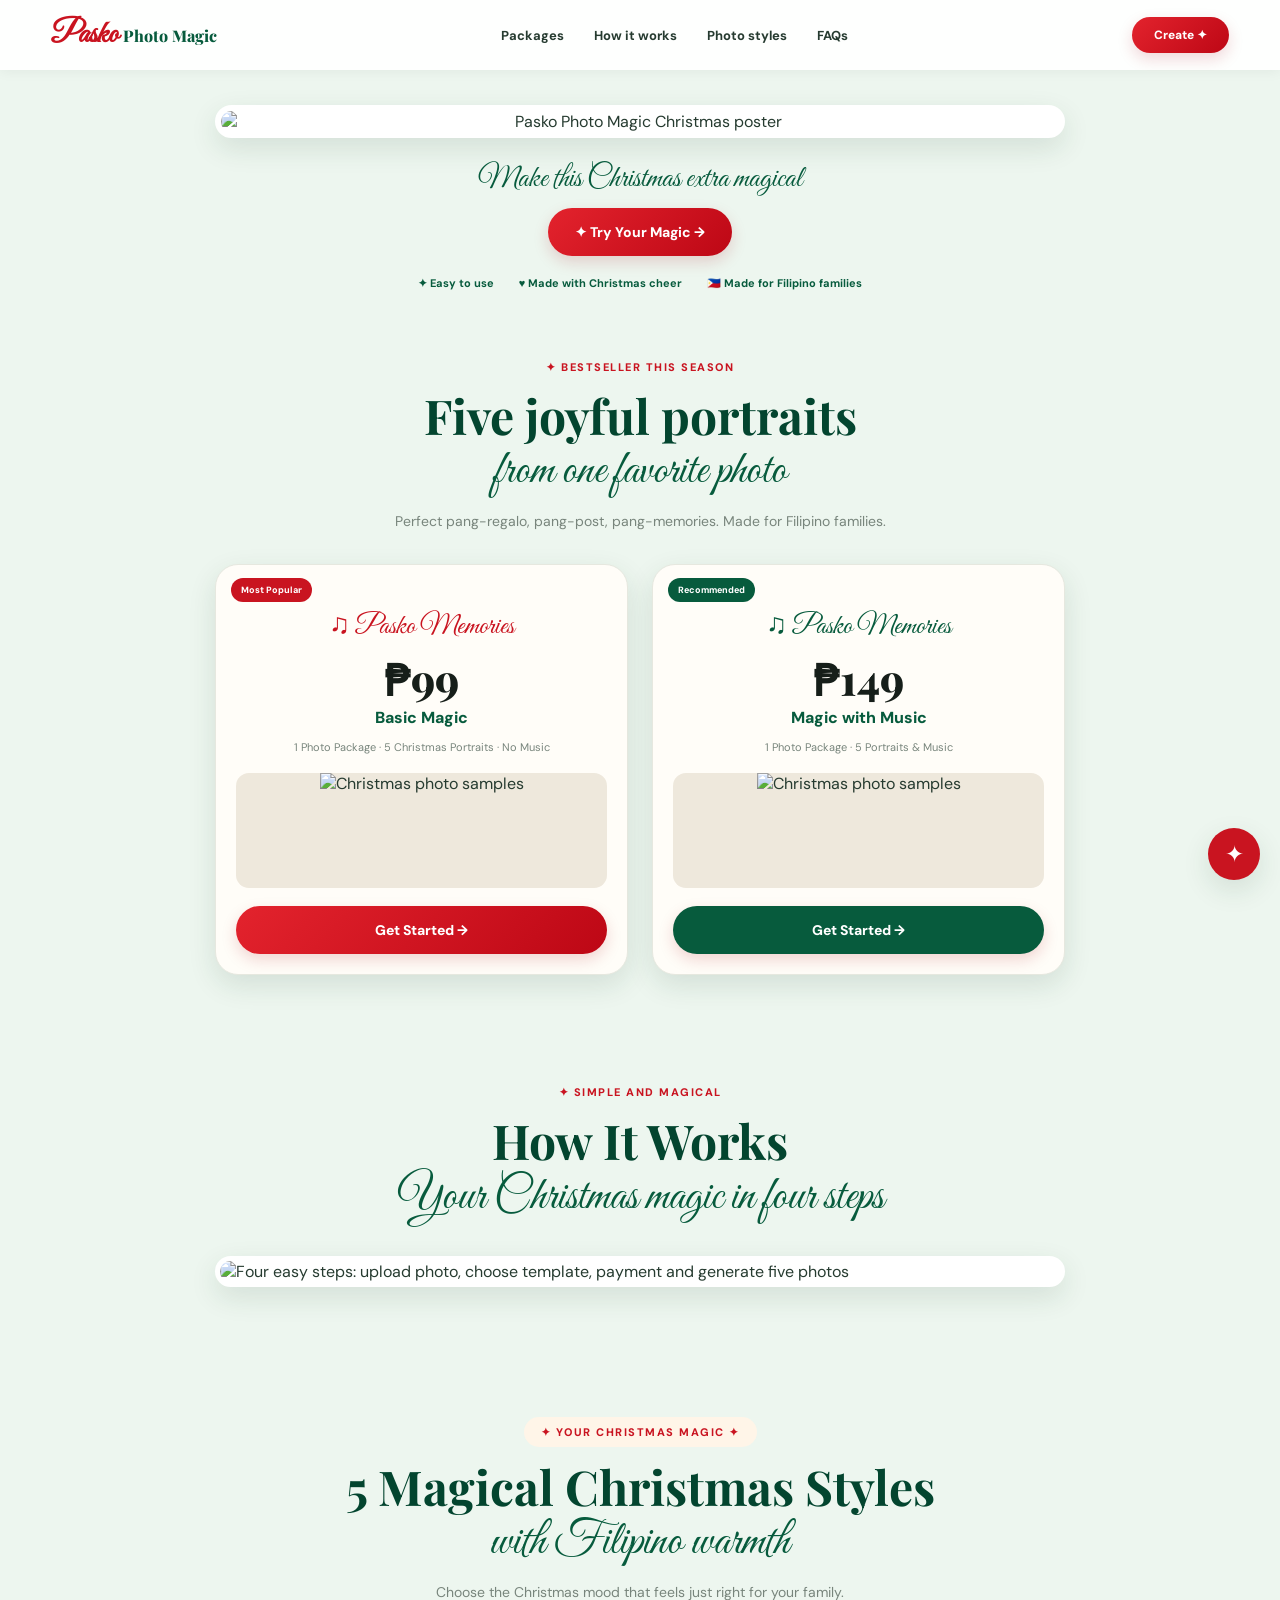
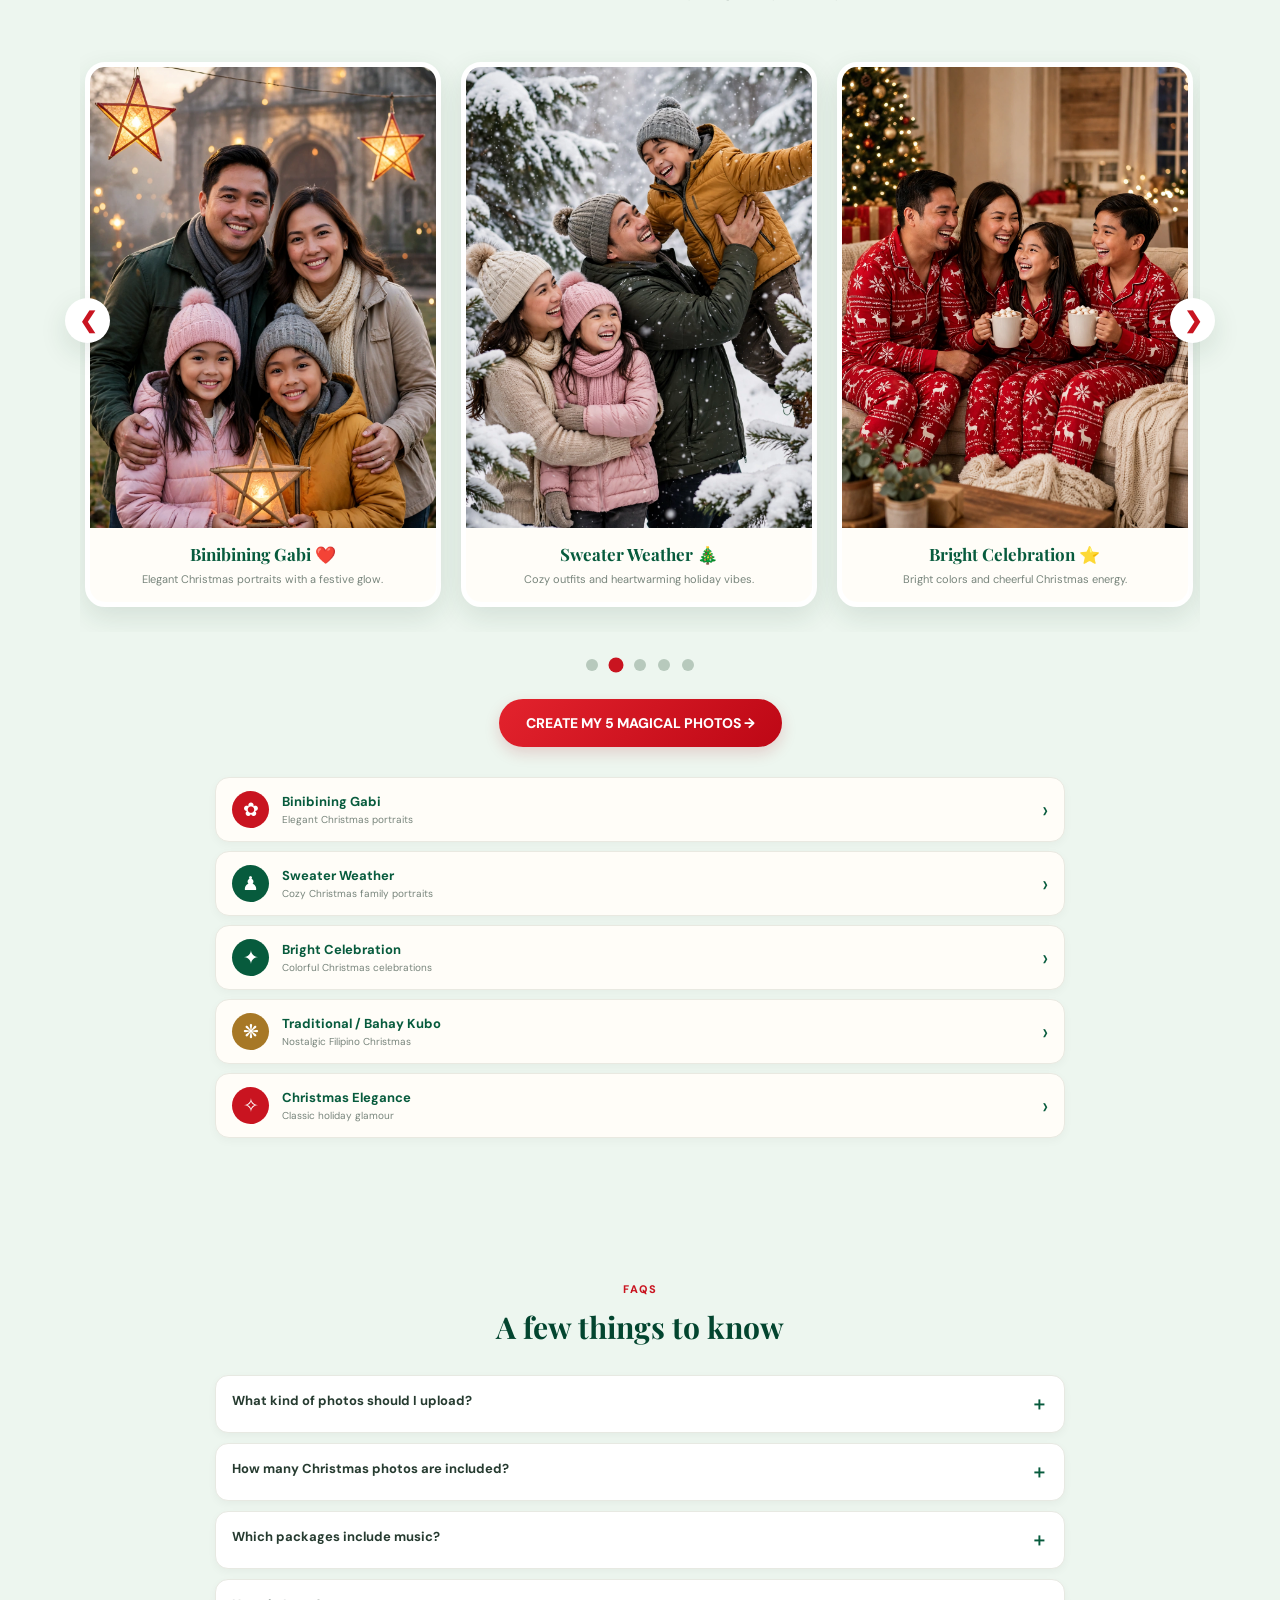
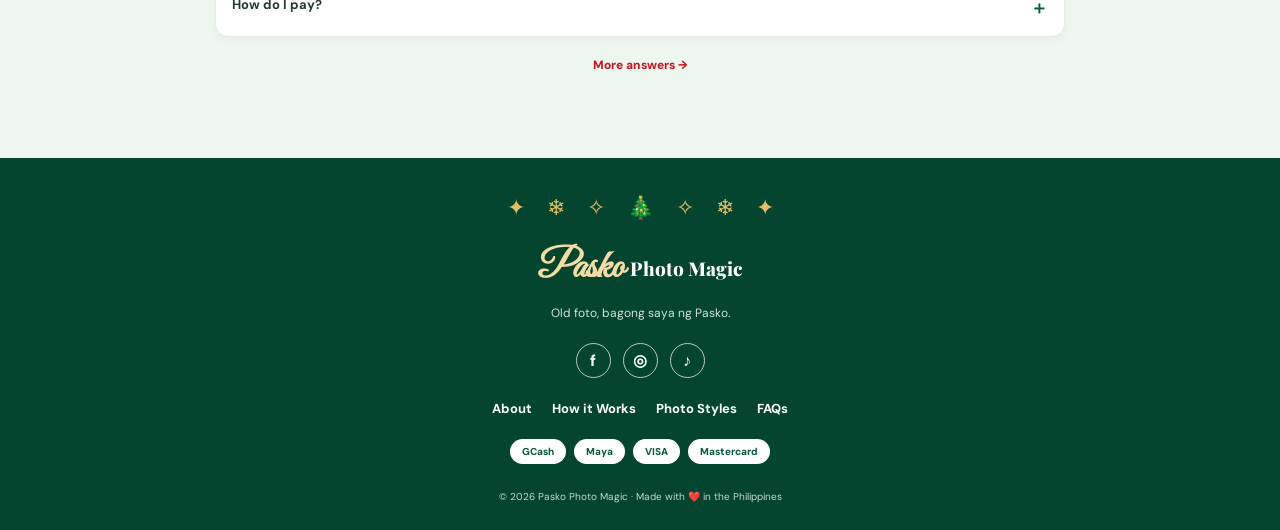
==== index.html @ 17229667 "Add files via upload" ====
<!DOCTYPE html>
<html lang="en">
<head>
  <meta charset="UTF-8">
  <meta name="viewport" content="width=device-width, initial-scale=1">
  <meta name="theme-color" content="#edf6ef">
  <meta name="description" content="Turn your favorite old photo into five magical Christmas portraits with Pasko Photo Magic.">

  <title>Pasko Photo Magic — Old Foto, Magical Xmas!</title>

  <link rel="preconnect" href="https://fonts.googleapis.com">
  <link rel="preconnect" href="https://fonts.gstatic.com" crossorigin>

  <link href="https://fonts.googleapis.com/css2?family=DM+Sans:wght@400;500;600;700;800&family=Playfair+Display:wght@500;600;700;800&family=Great+Vibes&display=swap" rel="stylesheet">

  <link rel="stylesheet" href="styles.css">
</head>

<body>

<!-- HEADER -->
<header class="site-header">
  <a class="brand" href="#top">
    <span class="brand-script">Pasko</span>
    <span>Photo Magic</span>
  </a>

  <nav class="desktop-nav">
    <a href="#pricing">Packages</a>
    <a href="#how">How it works</a>
    <a href="#styles">Photo styles</a>
    <a href="#faq">FAQs</a>
  </nav>

  <div class="header-actions">
    <button class="icon-btn" id="menuToggle"
      aria-label="Open menu" aria-expanded="false">
      <span></span><span></span><span></span>
    </button>

    <a class="btn btn-red btn-small" href="#pricing">
      Create ✦
    </a>
  </div>
</header>

<nav class="mobile-menu" id="mobileMenu">
  <a href="#pricing">Packages</a>
  <a href="#how">How it works</a>
  <a href="#styles">Photo styles</a>
  <a href="#faq">FAQs</a>
</nav>

<main id="top">

  <!-- HERO -->
  <section class="hero wrap">

    <div class="hero-art">
      <img src="assets/hero-poster.png"
        alt="Pasko Photo Magic Christmas poster">
    </div>

    <div class="hero-cta">
      <p>Make this Christmas extra magical</p>
      <a class="btn btn-red" href="#pricing">
        ✦ Try Your Magic →
      </a>
    </div>

    <div class="trust-row">
      <span>✦ Easy to use</span>
      <span>♥ Made with Christmas cheer</span>
      <span>🇵🇭 Made for Filipino families</span>
    </div>

  </section>

  <!-- PRICING -->
  <section class="section wrap" id="pricing">

    <div class="section-heading">
      <span class="eyebrow">✦ BESTSELLER THIS SEASON</span>
      <h2>Five joyful portraits</h2>
      <p class="script-line">from one favorite photo</p>
      <p class="subcopy">
        Perfect pang-regalo, pang-post, pang-memories.
        Made for Filipino families.
      </p>
    </div>

    <div class="pricing-grid">

      <article class="price-card">
        <span class="ribbon ribbon-red">Most Popular</span>

        <div class="music-title red-script">
          ♫ Pasko Memories
        </div>

        <div class="price">₱99</div>
        <div class="plan-name">Basic Magic</div>

        <p class="plan-detail">
          1 Photo Package · 5 Christmas Portraits · No Music
        </p>

        <div class="sample-strip">
          <img src="assets/photo-samples.png"
            alt="Christmas photo samples">
        </div>

        <a class="btn btn-red full" href="#create">
          Get Started →
        </a>
      </article>

      <article class="price-card">
        <span class="ribbon ribbon-green">Recommended</span>

        <div class="music-title green-script">
          ♫ Pasko Memories
        </div>

        <div class="price">₱149</div>
        <div class="plan-name">Magic with Music</div>

        <p class="plan-detail">
          1 Photo Package · 5 Portraits & Music
        </p>

        <div class="sample-strip">
          <img src="assets/photo-samples.png"
            alt="Christmas photo samples">
        </div>

        <a class="btn btn-green full" href="#create">
          Get Started →
        </a>
      </article>

    </div>
  </section>

  <!-- HOW IT WORKS IMAGE -->
  <section class="section wrap how-section" id="how">
    <div class="section-heading">
      <span class="eyebrow">✦ SIMPLE AND MAGICAL</span>
      <h2>How It Works</h2>
      <p class="script-line">Your Christmas magic in four steps</p>
    </div>

    <div class="how-art">
      <img src="assets/how-it-works.png"
        alt="Four easy steps: upload photo, choose template, payment and generate five photos">
    </div>
  </section>

  <!-- FIVE CHRISTMAS TEMPLATES -->
  <section class="section wrap" id="styles">

    <div class="section-heading">
      <span class="eyebrow pill-eyebrow">
        ✦ YOUR CHRISTMAS MAGIC ✦
      </span>

      <h2>5 Magical Christmas Styles</h2>
      <p class="script-line">with Filipino warmth</p>

      <p class="subcopy">
        Choose the Christmas mood that feels just right
        for your family.
      </p>
    </div>

    <div class="template-carousel">

      <button class="slide-arrow prev"
        type="button" aria-label="Previous template">❮</button>

      <div class="template-track">

        <article class="template-slide">
          <img src="assets/template-1.png"
            alt="Binibining Gabi Christmas portrait">
          <div class="template-info">
            <h3>Binibining Gabi ❤️</h3>
            <p>Elegant Christmas portraits with a festive glow.</p>
          </div>
        </article>

        <article class="template-slide">
          <img src="assets/template-2.png"
            alt="Sweater Weather Christmas portrait">
          <div class="template-info">
            <h3>Sweater Weather 🎄</h3>
            <p>Cozy outfits and heartwarming holiday vibes.</p>
          </div>
        </article>

        <article class="template-slide">
          <img src="assets/template-3.png"
            alt="Bright Celebration Christmas portrait">
          <div class="template-info">
            <h3>Bright Celebration ⭐</h3>
            <p>Bright colors and cheerful Christmas energy.</p>
          </div>
        </article>

        <article class="template-slide">
          <img src="assets/template-4.png"
            alt="Traditional Bahay Kubo Christmas portrait">
          <div class="template-info">
            <h3>Traditional / Bahay Kubo 🏡</h3>
            <p>Rustic, nostalgic Filipino Christmas.</p>
          </div>
        </article>

        <article class="template-slide">
          <img src="assets/template-5.png"
            alt="Christmas Elegance portrait">
          <div class="template-info">
            <h3>Christmas Elegance ✨</h3>
            <p>Classic holiday glamour and timeless portraits.</p>
          </div>
        </article>

      </div>

      <button class="slide-arrow next"
        type="button" aria-label="Next template">❯</button>

    </div>

    <div class="slide-dots" aria-label="Choose a template"></div>

    <a href="#pricing" class="btn btn-red styles-cta">
      CREATE MY 5 MAGICAL PHOTOS →
    </a>

    <!-- TEMPLATE DESCRIPTIONS -->
    <div class="style-list">

      <details>
        <summary>
          <span class="style-icon red-bg">✿</span>
          <span>
            <b>Binibining Gabi</b>
            <small>Elegant Christmas portraits</small>
          </span>
          <i>›</i>
        </summary>
        <p>A warm, elegant holiday look with sparkling lights and classic Christmas details.</p>
      </details>

      <details>
        <summary>
          <span class="style-icon green-bg">♟</span>
          <span>
            <b>Sweater Weather</b>
            <small>Cozy Christmas family portraits</small>
          </span>
          <i>›</i>
        </summary>
        <p>Soft, cozy Christmas styling for relaxed and joyful family portraits.</p>
      </details>

      <details>
        <summary>
          <span class="style-icon green-bg">✦</span>
          <span>
            <b>Bright Celebration</b>
            <small>Colorful Christmas celebrations</small>
          </span>
          <i>›</i>
        </summary>
        <p>A bright festive scene filled with cheerful colors and celebration.</p>
      </details>

      <details>
        <summary>
          <span class="style-icon gold-bg">❋</span>
          <span>
            <b>Traditional / Bahay Kubo</b>
            <small>Nostalgic Filipino Christmas</small>
          </span>
          <i>›</i>
        </summary>
        <p>A nostalgic Filipino-inspired Christmas atmosphere with homey details.</p>
      </details>

      <details>
        <summary>
          <span class="style-icon red-bg">✧</span>
          <span>
            <b>Christmas Elegance</b>
            <small>Classic holiday glamour</small>
          </span>
          <i>›</i>
        </summary>
        <p>Elegant outfits, beautiful Christmas lighting and timeless holiday portraits.</p>
      </details>

    </div>
  </section>

  <!-- FAQ -->
  <section class="section faq-section wrap" id="faq">

    <div class="section-heading">
      <span class="eyebrow">FAQS</span>
      <h2 class="faq-title">A few things to know</h2>
    </div>

    <div class="faq-list">

      <details>
        <summary>
          What kind of photos should I upload?
          <span>＋</span>
        </summary>
        <p>Use a clear, well-lit photo where the faces are visible. A front-facing photo usually gives the best result.</p>
      </details>

      <details>
        <summary>
          How many Christmas photos are included?
          <span>＋</span>
        </summary>
        <p>Each package includes five Christmas portrait variations from one uploaded photo.</p>
      </details>

      <details>
        <summary>
          Which packages include music?
          <span>＋</span>
        </summary>
        <p>The ₱149 Magic with Music package includes music. The ₱99 Basic Magic package does not.</p>
      </details>

      <details>
        <summary>
          How do I pay?
          <span>＋</span>
        </summary>
        <p>Payment options shown include GCash, Maya, and major cards. Available options will be shown during checkout.</p>
      </details>

    </div>

    <a class="more-link" href="#pricing">
      More answers →
    </a>

  </section>

</main>

<!-- FOOTER -->
<footer class="site-footer" id="create">

  <div class="footer-lights">
    ✦　❄　✧　🎄　✧　❄　✦
  </div>

  <div class="footer-inner wrap">

    <div class="footer-brand">
      <span class="brand-script">Pasko</span>
      <span>Photo Magic</span>
    </div>

    <p>Old foto, bagong saya ng Pasko.</p>

    <div class="socials">
      <a href="#" aria-label="Facebook">f</a>
      <a href="#" aria-label="Instagram">◎</a>
      <a href="#" aria-label="TikTok">♪</a>
    </div>

    <div class="footer-links">
      <a href="#top">About</a>
      <a href="#how">How it Works</a>
      <a href="#styles">Photo Styles</a>
      <a href="#faq">FAQs</a>
    </div>

    <div class="payments">
      <span>GCash</span>
      <span>Maya</span>
      <span>VISA</span>
      <span>Mastercard</span>
    </div>

    <small>
      © 2026 Pasko Photo Magic · Made with ❤️ in the Philippines
    </small>

  </div>
</footer>

<!-- HELP BUTTON -->
<button class="help-button" id="helpButton" aria-label="Help">
  ✦
</button>

<div class="toast" id="toast" role="status" aria-live="polite">
  Salamat! Choose a package to start your Christmas magic. 🎄
</div>

<script src="script.js"></script>

</body>
</html>
---- styles.css ----
:root {
  --bg: #edf6ef;
  --white: #fffdf8;
  --green: #075b3d;
  --green-dark: #03452f;
  --red: #c91420;
  --gold: #d8a63e;
  --text: #263b30;
  --muted: #78857c;
  --shadow: 0 10px 28px rgba(27, 65, 43, .12);
  --serif: "Playfair Display", Georgia, serif;
  --sans: "DM Sans", sans-serif;
  --script: "Great Vibes", cursive;
}

* {
  box-sizing: border-box;
}

html {
  scroll-behavior: smooth;
  scroll-padding-top: 85px;
}

body {
  margin: 0;
  background: var(--bg);
  color: var(--text);
  font-family: var(--sans);
}

img {
  max-width: 100%;
}

a {
  color: inherit;
  text-decoration: none;
}

button {
  font: inherit;
}

.wrap {
  width: min(1120px, 92%);
  margin-inline: auto;
}

.section {
  padding: 65px 0;
}

.section-heading {
  text-align: center;
  margin-bottom: 30px;
}

.section-heading h2 {
  font-family: var(--serif);
  font-size: clamp(30px, 5vw, 48px);
  line-height: 1.15;
  color: var(--green-dark);
  margin: 12px 0 0;
}

.section-heading .script-line {
  color: var(--green);
  font-family: var(--script);
  font-size: clamp(30px, 5vw, 46px);
  margin: 0;
}

.eyebrow {
  display: inline-block;
  color: var(--red);
  font-size: 11px;
  font-weight: 800;
  letter-spacing: 1.5px;
}

.pill-eyebrow {
  background: #fff5e8;
  padding: 8px 17px;
  border-radius: 30px;
}

.subcopy {
  color: var(--muted);
  font-size: 14px;
  line-height: 1.7;
  max-width: 650px;
  margin: 10px auto;
}

/* HEADER */

.site-header {
  height: 70px;
  background: rgba(255, 255, 255, .94);
  display: flex;
  align-items: center;
  justify-content: space-between;
  padding: 0 4%;
  position: sticky;
  top: 0;
  z-index: 100;
  box-shadow: 0 2px 12px rgba(0,0,0,.05);
}

.brand,
.footer-brand {
  display: flex;
  align-items: center;
  gap: 5px;
  color: var(--green);
  font-weight: 800;
  font-family: var(--serif);
}

.brand-script,
.footer-brand .brand-script {
  font-family: var(--script);
  color: var(--red);
  font-size: 31px;
}

.desktop-nav {
  display: flex;
  gap: 30px;
}

.desktop-nav a,
.footer-links a {
  font-size: 13px;
  font-weight: 700;
}

.desktop-nav a:hover {
  color: var(--red);
}

.header-actions {
  display: flex;
  align-items: center;
  gap: 15px;
}

.icon-btn {
  display: none;
  border: 0;
  background: transparent;
  cursor: pointer;
  padding: 8px;
}

.icon-btn span {
  display: block;
  width: 23px;
  height: 2px;
  background: var(--green);
  margin: 5px 0;
}

.mobile-menu {
  display: none;
  position: fixed;
  top: 70px;
  left: 0;
  right: 0;
  z-index: 99;
  background: white;
  padding: 15px 5%;
  box-shadow: var(--shadow);
}

.mobile-menu.open {
  display: grid;
}

.mobile-menu a {
  padding: 13px;
  border-bottom: 1px solid #edf0eb;
  font-weight: 700;
}

/* BUTTONS */

.btn {
  display: inline-flex;
  justify-content: center;
  align-items: center;
  gap: 12px;
  background: var(--red);
  color: white;
  padding: 15px 27px;
  border-radius: 40px;
  font-size: 14px;
  font-weight: 800;
  box-shadow: 0 6px 15px rgba(170, 20, 30, .17);
  transition: .2s;
}

.btn:hover {
  transform: translateY(-2px);
  filter: brightness(1.07);
}

.btn-small {
  padding: 10px 22px;
  font-size: 12px;
}

.btn-green {
  background: var(--green);
}

.btn-red {
  background: linear-gradient(135deg, #e3232d, #bd0715);
}

.full {
  width: 100%;
}

/* HERO */

.hero {
  padding-top: 35px;
  text-align: center;
}

.hero-art {
  width: min(850px, 100%);
  margin: auto;
  border: 6px solid white;
  border-radius: 23px;
  overflow: hidden;
  box-shadow: var(--shadow);
  background: white;
}

.hero-art img {
  display: block;
  width: 100%;
  height: auto;
}

.hero-cta {
  margin-top: 22px;
}

.hero-cta p {
  font-family: var(--script);
  font-size: 30px;
  color: var(--green);
  margin: 0 0 10px;
}

.trust-row {
  display: flex;
  justify-content: center;
  gap: 25px;
  flex-wrap: wrap;
  margin-top: 20px;
  font-size: 11px;
  color: var(--green);
  font-weight: 700;
}

/* PRICING */

.pricing-grid {
  display: grid;
  grid-template-columns: repeat(2, minmax(0, 1fr));
  gap: 24px;
  max-width: 850px;
  margin: auto;
}

.price-card {
  position: relative;
  padding: 28px 20px 20px;
  background: var(--white);
  border: 1px solid #e6e8df;
  border-radius: 23px;
  text-align: center;
  box-shadow: var(--shadow);
  overflow: hidden;
}

.ribbon {
  position: absolute;
  top: 13px;
  left: 15px;
  font-size: 9px;
  font-weight: 800;
  color: white;
  padding: 6px 10px;
  border-radius: 20px;
}

.ribbon-red {
  background: var(--red);
}

.ribbon-green {
  background: var(--green);
}

.music-title {
  font-family: var(--script);
  font-size: 28px;
  margin-top: 15px;
}

.red-script {
  color: var(--red);
}

.green-script {
  color: var(--green);
}

.price {
  font-family: var(--serif);
  font-size: 43px;
  font-weight: 800;
  color: #161e19;
  margin-top: 5px;
}

.plan-name {
  font-weight: 800;
  color: var(--green);
}

.plan-detail {
  font-size: 11px;
  color: var(--muted);
  line-height: 1.5;
}

.sample-strip {
  height: 115px;
  margin: 18px 0;
  border-radius: 13px;
  overflow: hidden;
  background: #eee8dc;
}

.sample-strip img {
  width: 100%;
  height: 100%;
  object-fit: cover;
}

/* HOW IT WORKS */

.how-section {
  padding-top: 40px;
}

.how-art {
  max-width: 850px;
  width: 100%;
  margin: auto;
  background: white;
  border: 5px solid white;
  border-radius: 20px;
  overflow: hidden;
  box-shadow: var(--shadow);
}

.how-art img {
  display: block;
  width: 100%;
  height: auto;
}

/* CHRISTMAS TEMPLATE CAROUSEL */

.template-carousel {
  position: relative;
  padding: 15px 0;
}

.template-track {
  display: flex;
  gap: 20px;
  overflow-x: auto;
  overflow-y: hidden;
  scroll-snap-type: x mandatory;
  scroll-behavior: smooth;
  scrollbar-width: none;
  padding: 12px 5px 25px;
  -webkit-overflow-scrolling: touch;
}

.template-track::-webkit-scrollbar {
  display: none;
}

.template-slide {
  flex: 0 0 calc(33.333% - 14px);
  min-width: 0;
  background: var(--white);
  border: 5px solid white;
  border-radius: 20px;
  box-shadow: var(--shadow);
  overflow: hidden;
  scroll-snap-align: center;
  transition: transform .25s;
}

.template-slide:hover {
  transform: translateY(-5px);
}

.template-slide img {
  width: 100%;
  aspect-ratio: 3 / 4;
  object-fit: cover;
  display: block;
  background: #e6e9df;
}

.template-info {
  padding: 12px 8px 15px;
  text-align: center;
}

.template-info h3 {
  font-family: var(--serif);
  font-size: 17px;
  color: var(--green);
  margin: 3px 0 6px;
}

.template-info p {
  font-size: 11px;
  line-height: 1.5;
  color: var(--muted);
  margin: 0;
}

.slide-arrow {
  position: absolute;
  top: 43%;
  z-index: 5;
  width: 45px;
  height: 45px;
  background: white;
  color: var(--red);
  border: 0;
  border-radius: 50%;
  font-size: 22px;
  font-weight: 800;
  box-shadow: var(--shadow);
  cursor: pointer;
  transition: .2s;
}

.slide-arrow:hover {
  background: var(--red);
  color: white;
}

.slide-arrow.prev {
  left: -15px;
}

.slide-arrow.next {
  right: -15px;
}

.slide-dots {
  display: flex;
  justify-content: center;
  align-items: center;
  gap: 12px;
  margin: 12px 0 28px;
}

.slide-dots button {
  width: 12px;
  height: 12px;
  border: 0;
  border-radius: 50%;
  background: #b7c9bc;
  padding: 0;
  cursor: pointer;
  transition: .2s;
}

.slide-dots button.active {
  background: var(--red);
  transform: scale(1.25);
}

.styles-cta {
  display: flex;
  width: fit-content;
  margin: 0 auto 30px;
}

/* STYLE DETAILS */

.style-list {
  max-width: 850px;
  margin: 25px auto 0;
}

.style-list details {
  background: var(--white);
  border: 1px solid #e9e9e1;
  border-radius: 14px;
  margin: 9px 0;
  box-shadow: 0 3px 10px rgba(0,0,0,.035);
  overflow: hidden;
}

.style-list summary {
  display: flex;
  align-items: center;
  gap: 13px;
  padding: 13px 16px;
  cursor: pointer;
  list-style: none;
}

.style-list summary::-webkit-details-marker {
  display: none;
}

.style-list summary > span:nth-child(2) {
  flex: 1;
}

.style-list summary b {
  display: block;
  color: var(--green);
  font-size: 13px;
}

.style-list summary small {
  display: block;
  font-size: 10px;
  color: var(--muted);
  margin-top: 3px;
}

.style-list summary i {
  color: var(--green);
  font-size: 23px;
  font-style: normal;
  transition: .2s;
}

.style-list details[open] summary i {
  transform: rotate(90deg);
}

.style-list details p {
  padding: 0 20px 15px 62px;
  margin: 0;
  color: var(--muted);
  font-size: 12px;
  line-height: 1.6;
}

.style-icon {
  display: grid;
  place-items: center;
  flex-shrink: 0;
  width: 37px;
  height: 37px;
  color: white;
  border-radius: 50%;
  font-size: 19px;
}

.red-bg {
  background: var(--red);
}

.green-bg {
  background: var(--green);
}

.gold-bg {
  background: #a77826;
}

/* FAQ */

.faq-section {
  max-width: 850px;
}

.faq-title {
  font-size: 30px !important;
}

.faq-list details {
  background: white;
  border: 1px solid #e7e9e2;
  border-radius: 13px;
  margin: 10px 0;
  box-shadow: 0 3px 9px rgba(0,0,0,.04);
}

.faq-list summary {
  display: flex;
  justify-content: space-between;
  gap: 15px;
  padding: 16px;
  cursor: pointer;
  font-size: 13px;
  font-weight: 700;
  list-style: none;
}

.faq-list summary::-webkit-details-marker {
  display: none;
}

.faq-list summary span {
  color: var(--green);
  font-size: 18px;
}

.faq-list details[open] summary span {
  transform: rotate(45deg);
}

.faq-list details p {
  padding: 0 16px 16px;
  margin: 0;
  color: var(--muted);
  font-size: 12px;
  line-height: 1.7;
}

.more-link {
  display: block;
  width: fit-content;
  margin: 20px auto;
  color: var(--red);
  font-size: 12px;
  font-weight: 800;
}

/* FOOTER */

.site-footer {
  position: relative;
  background: var(--green-dark);
  color: white;
  text-align: center;
  padding: 35px 0 25px;
  overflow: hidden;
}

.footer-lights {
  color: #e6bd62;
  font-size: 22px;
  margin-bottom: 20px;
}

.footer-brand {
  justify-content: center;
  color: white;
  font-size: 19px;
}

.footer-brand .brand-script {
  color: #f4dca4;
  font-size: 40px;
}

.footer-inner > p {
  font-size: 12px;
  color: #d1e6d7;
}

.socials {
  display: flex;
  justify-content: center;
  gap: 12px;
  margin: 22px;
}

.socials a {
  width: 35px;
  height: 35px;
  border: 1px solid rgba(255,255,255,.7);
  border-radius: 50%;
  display: grid;
  place-items: center;
  font-weight: 800;
}

.footer-links {
  display: flex;
  justify-content: center;
  flex-wrap: wrap;
  gap: 20px;
  margin: 22px 0;
  font-size: 11px;
}

.payments {
  display: flex;
  justify-content: center;
  flex-wrap: wrap;
  gap: 8px;
  margin: 20px 0;
}

.payments span {
  padding: 6px 12px;
  border-radius: 20px;
  background: white;
  color: var(--green);
  font-size: 10px;
  font-weight: 800;
}

.footer-inner > small {
  font-size: 10px;
  color: #c6d9cc;
}

/* HELP BUTTON AND TOAST */

.help-button {
  position: fixed;
  right: 20px;
  bottom: 20px;
  z-index: 90;
  width: 52px;
  height: 52px;
  border: 0;
  border-radius: 50%;
  color: white;
  background: var(--red);
  font-size: 23px;
  cursor: pointer;
  box-shadow: var(--shadow);
}

.toast {
  position: fixed;
  bottom: 85px;
  right: 20px;
  z-index: 95;
  max-width: 300px;
  padding: 15px 20px;
  background: var(--green-dark);
  color: white;
  border-radius: 13px;
  font-size: 12px;
  opacity: 0;
  visibility: hidden;
  transform: translateY(10px);
  transition: .25s;
}

.toast.show {
  opacity: 1;
  visibility: visible;
  transform: translateY(0);
}

/* RESPONSIVE TABLET */

@media (max-width: 850px) {
  .desktop-nav {
    gap: 15px;
  }

  .template-slide {
    flex-basis: calc(50% - 10px);
  }

  .slide-arrow.prev {
    left: 0;
  }

  .slide-arrow.next {
    right: 0;
  }
}

/* RESPONSIVE MOBILE */

@media (max-width: 620px) {

  .wrap {
    width: 92%;
  }

  .section {
    padding: 45px 0;
  }

  .site-header {
    height: 62px;
    padding: 0 4%;
  }

  .desktop-nav {
    display: none;
  }

  .icon-btn {
    display: block;
  }

  .mobile-menu {
    top: 62px;
  }

  .brand-script {
    font-size: 27px;
  }

  .btn-small {
    padding: 9px 16px;
  }

  .hero {
    padding-top: 20px;
  }

  .hero-art {
    border-width: 3px;
    border-radius: 15px;
  }

  .trust-row {
    gap: 9px 15px;
    font-size: 10px;
  }

  .pricing-grid {
    grid-template-columns: 1fr;
    max-width: 400px;
    gap: 18px;
  }

  .price-card {
    padding: 25px 17px 18px;
  }

  .sample-strip {
    height: 130px;
  }

  .how-art {
    border-width: 3px;
    border-radius: 13px;
  }

  .template-track {
    gap: 14px;
    padding: 10px 5px 20px;
  }

  .template-slide {
    flex: 0 0 78%;
    border-width: 4px;
  }

  .template-slide img {
    aspect-ratio: 3 / 4;
  }

  .template-info h3 {
    font-size: 16px;
  }

  .slide-arrow {
    width: 37px;
    height: 37px;
    font-size: 17px;
  }

  .styles-cta {
    width: 100%;
    font-size: 12px;
    padding: 15px 10px;
  }

  .faq-title {
    font-size: 27px !important;
  }

  .footer-links {
    gap: 12px;
  }

  .help-button {
    width: 46px;
    height: 46px;
    right: 14px;
    bottom: 14px;
  }

  .toast {
    right: 12px;
    bottom: 70px;
  }
}

/* ACCESSIBILITY */
@media (prefers-reduced-motion: reduce) {
  html {
    scroll-behavior: auto;
  }

  *,
  *::before,
  *::after {
    scroll-behavior: auto !important;
    transition-duration: .01ms !important;
  }
}
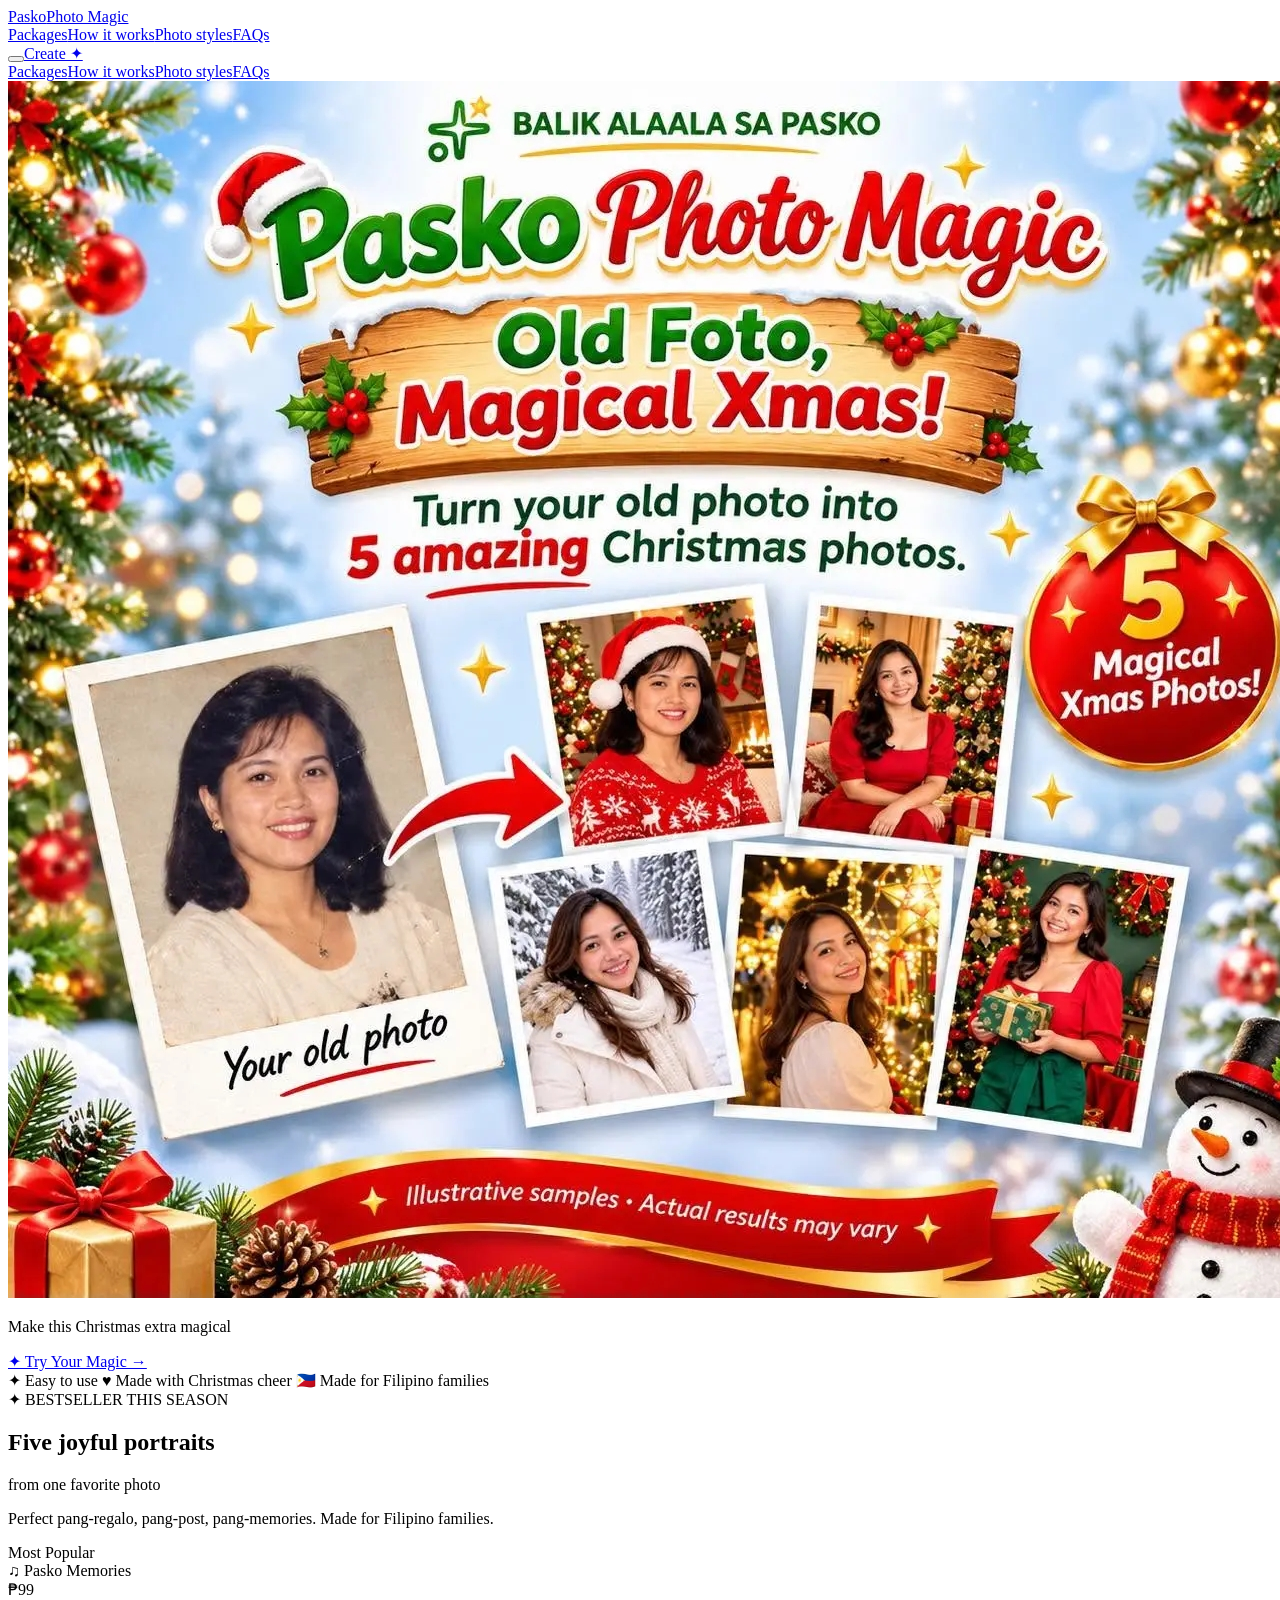
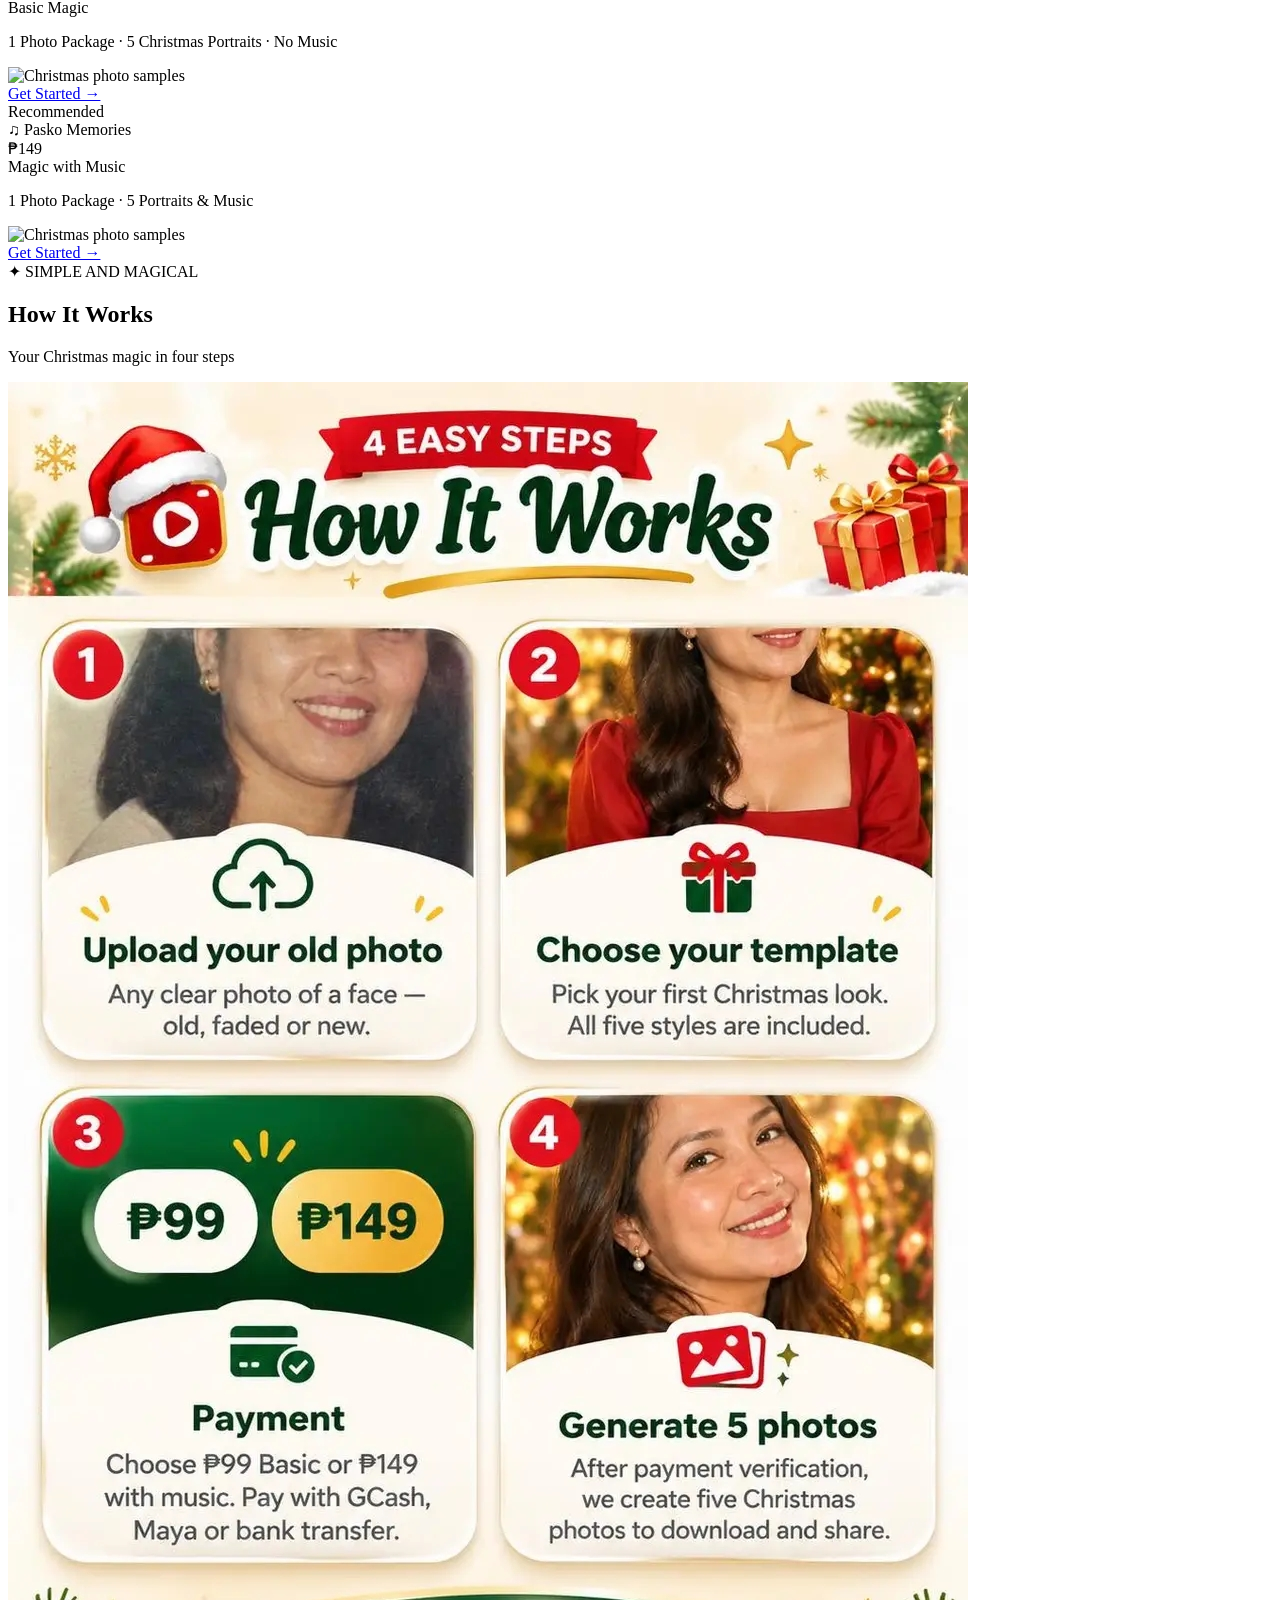
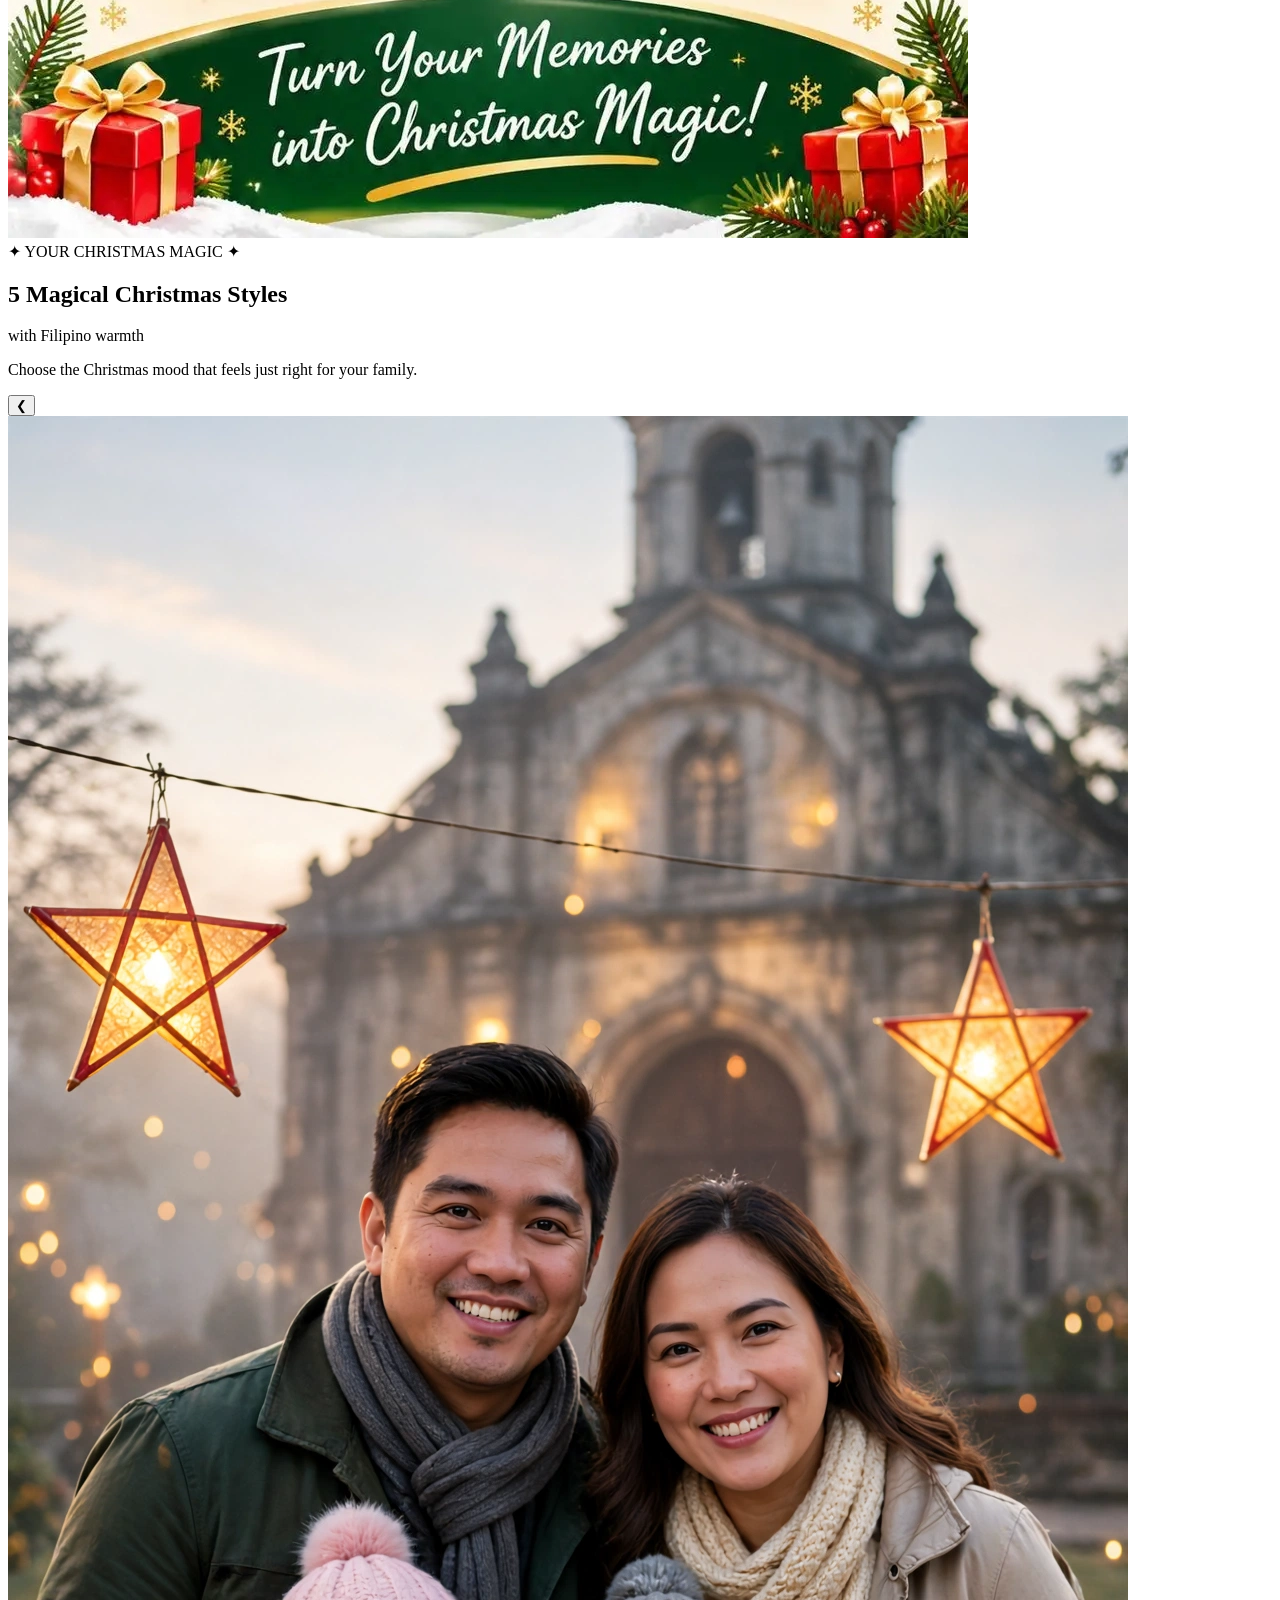
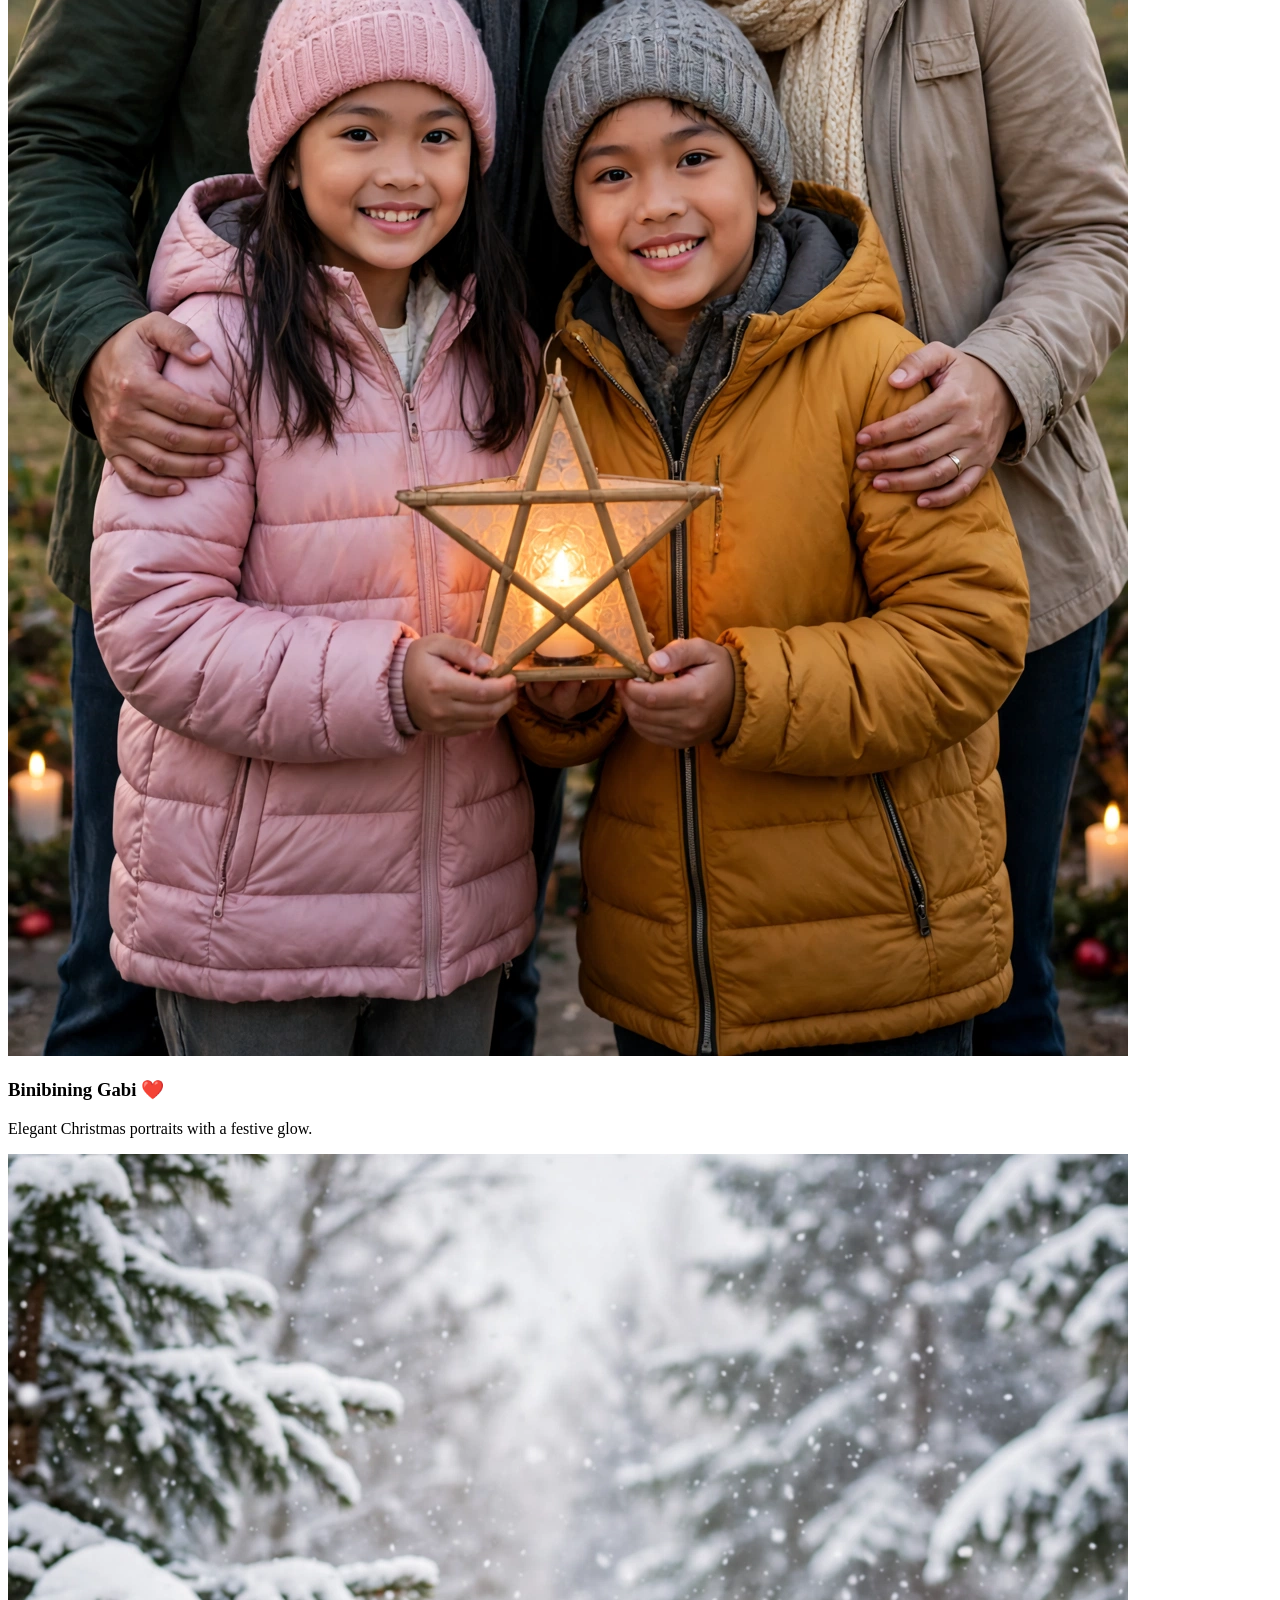
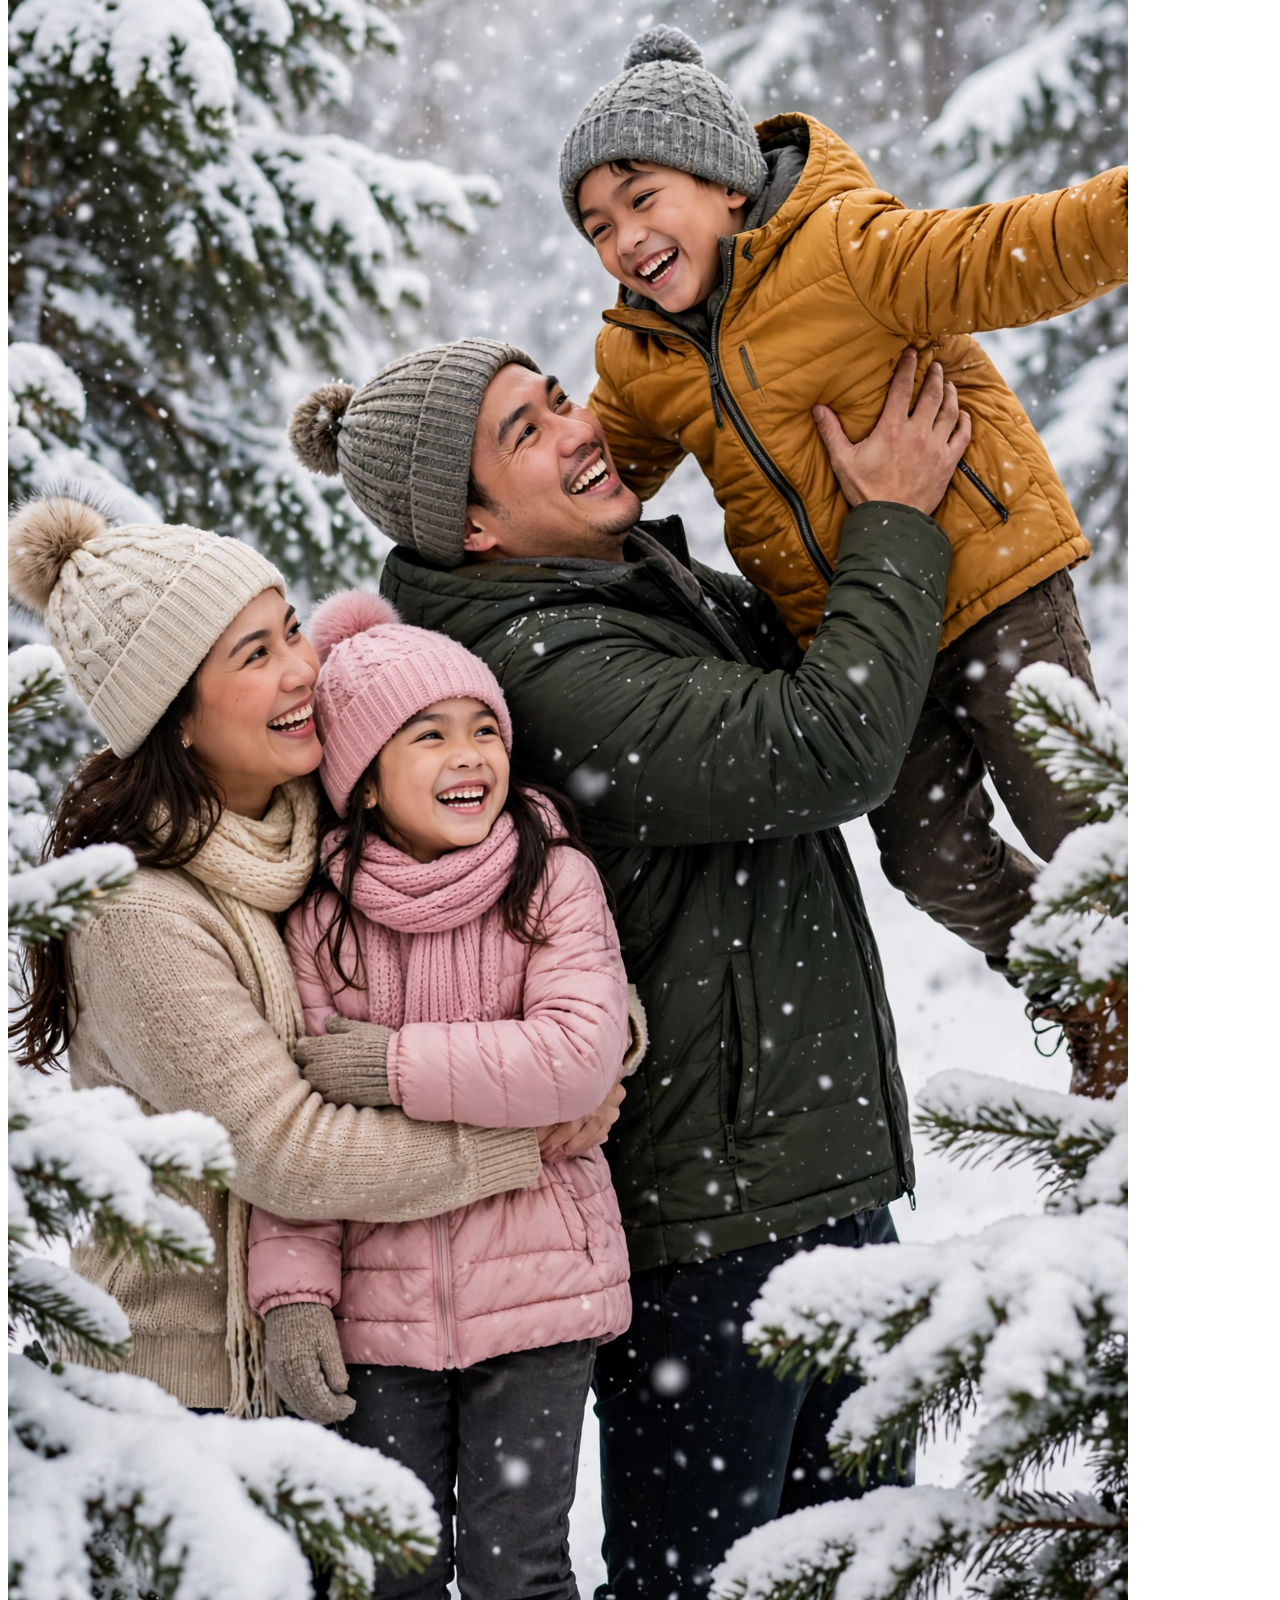
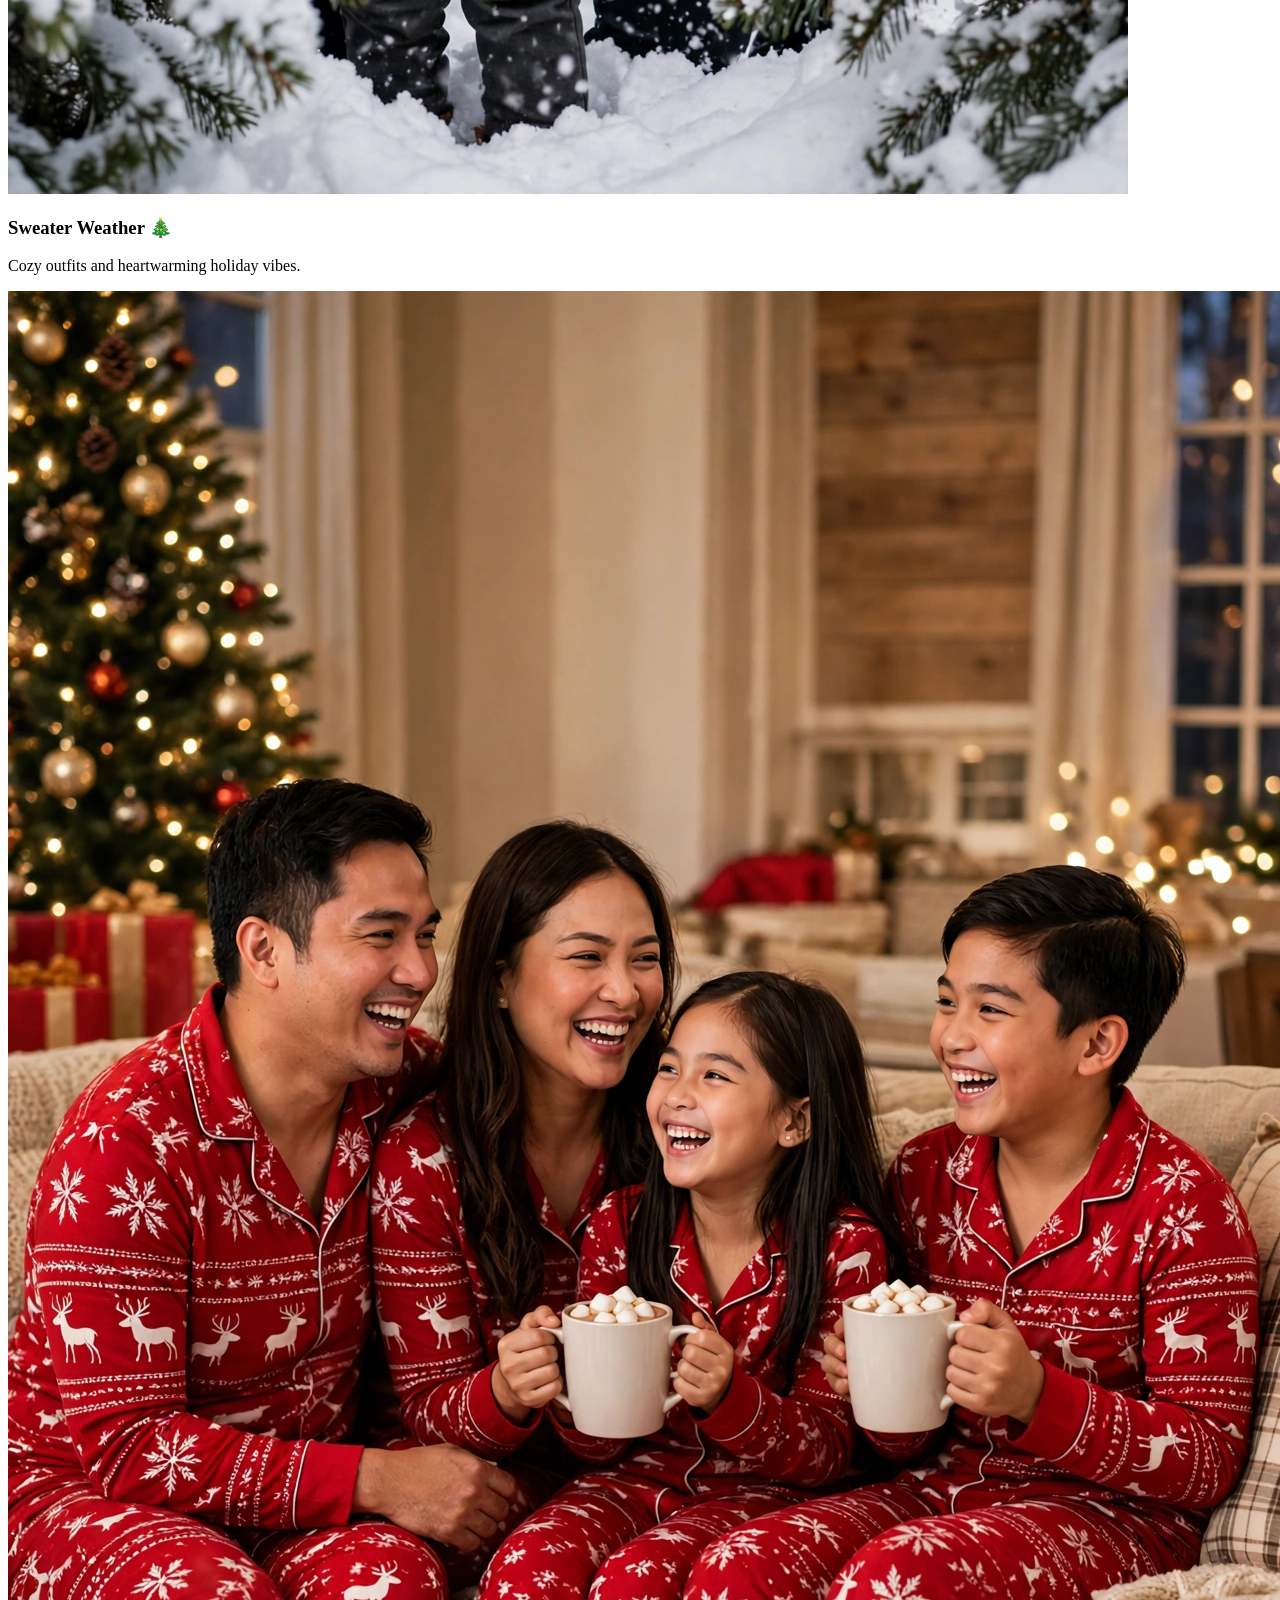
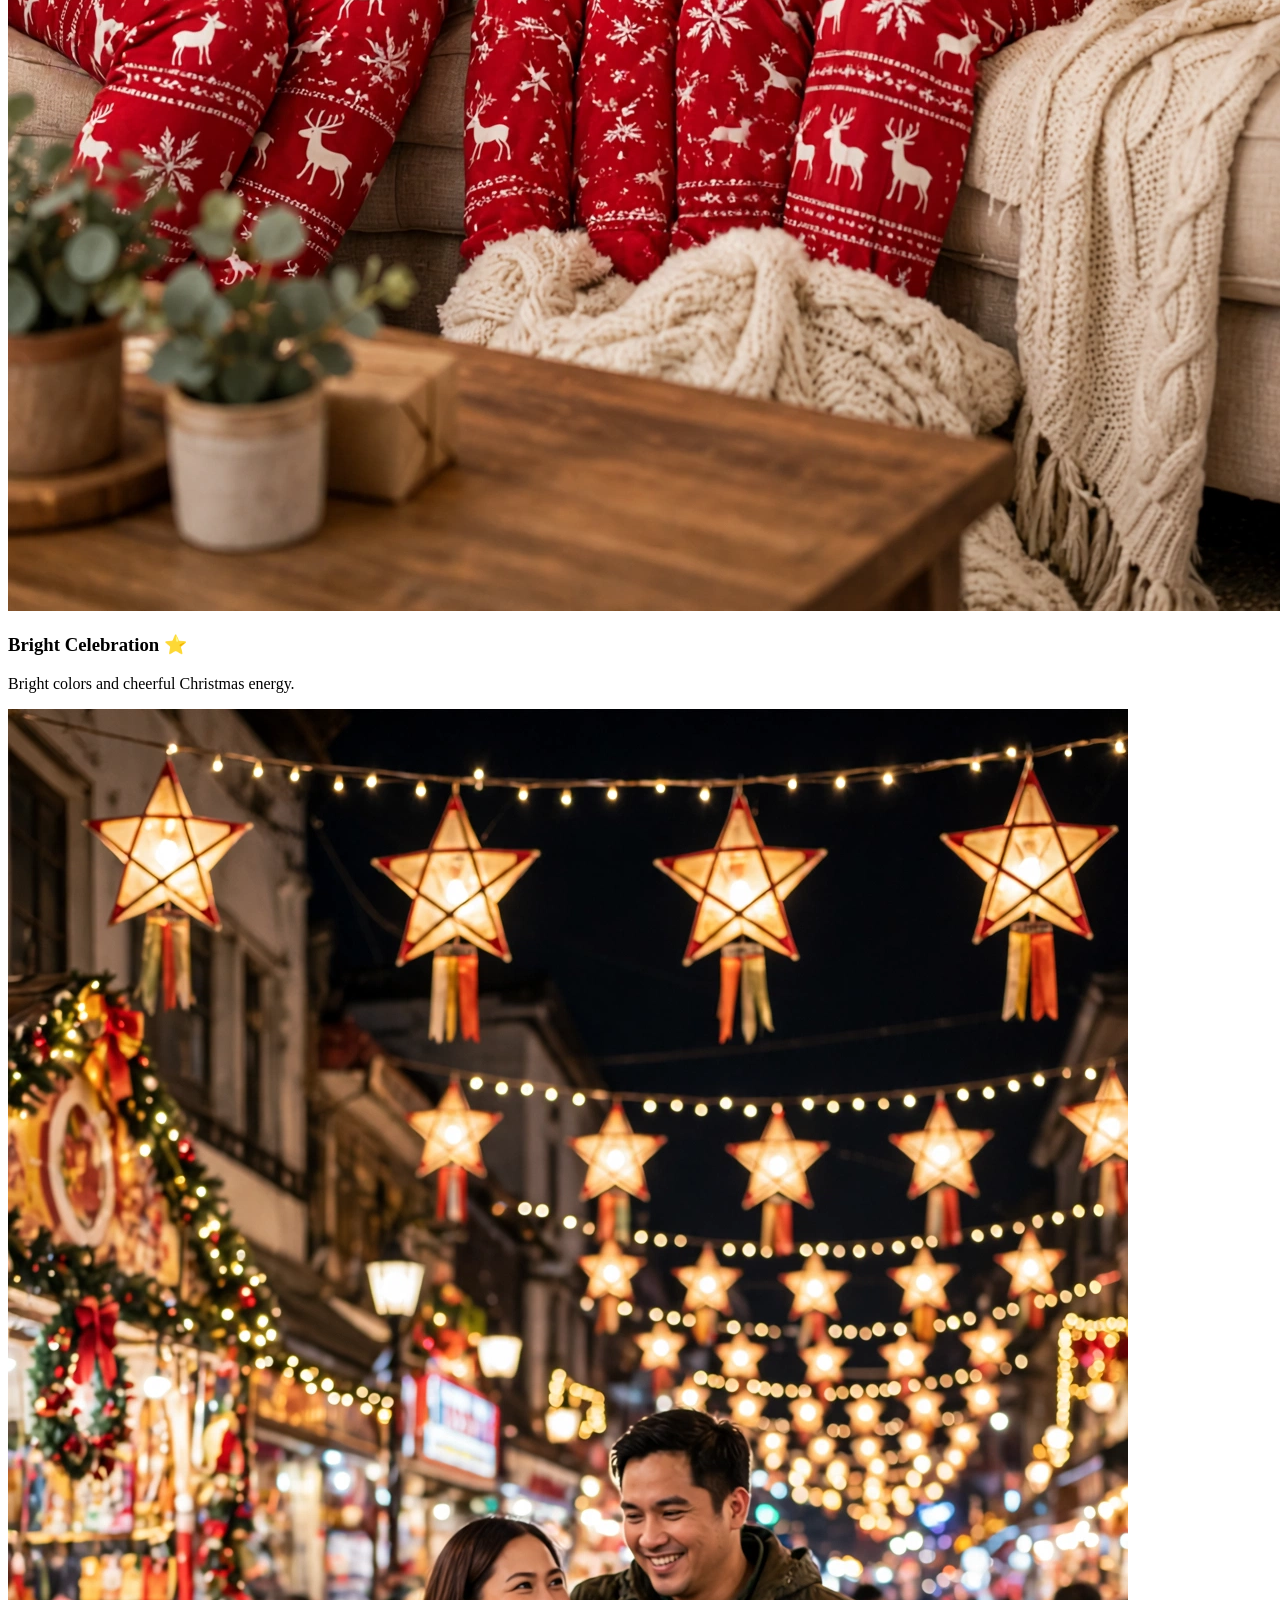
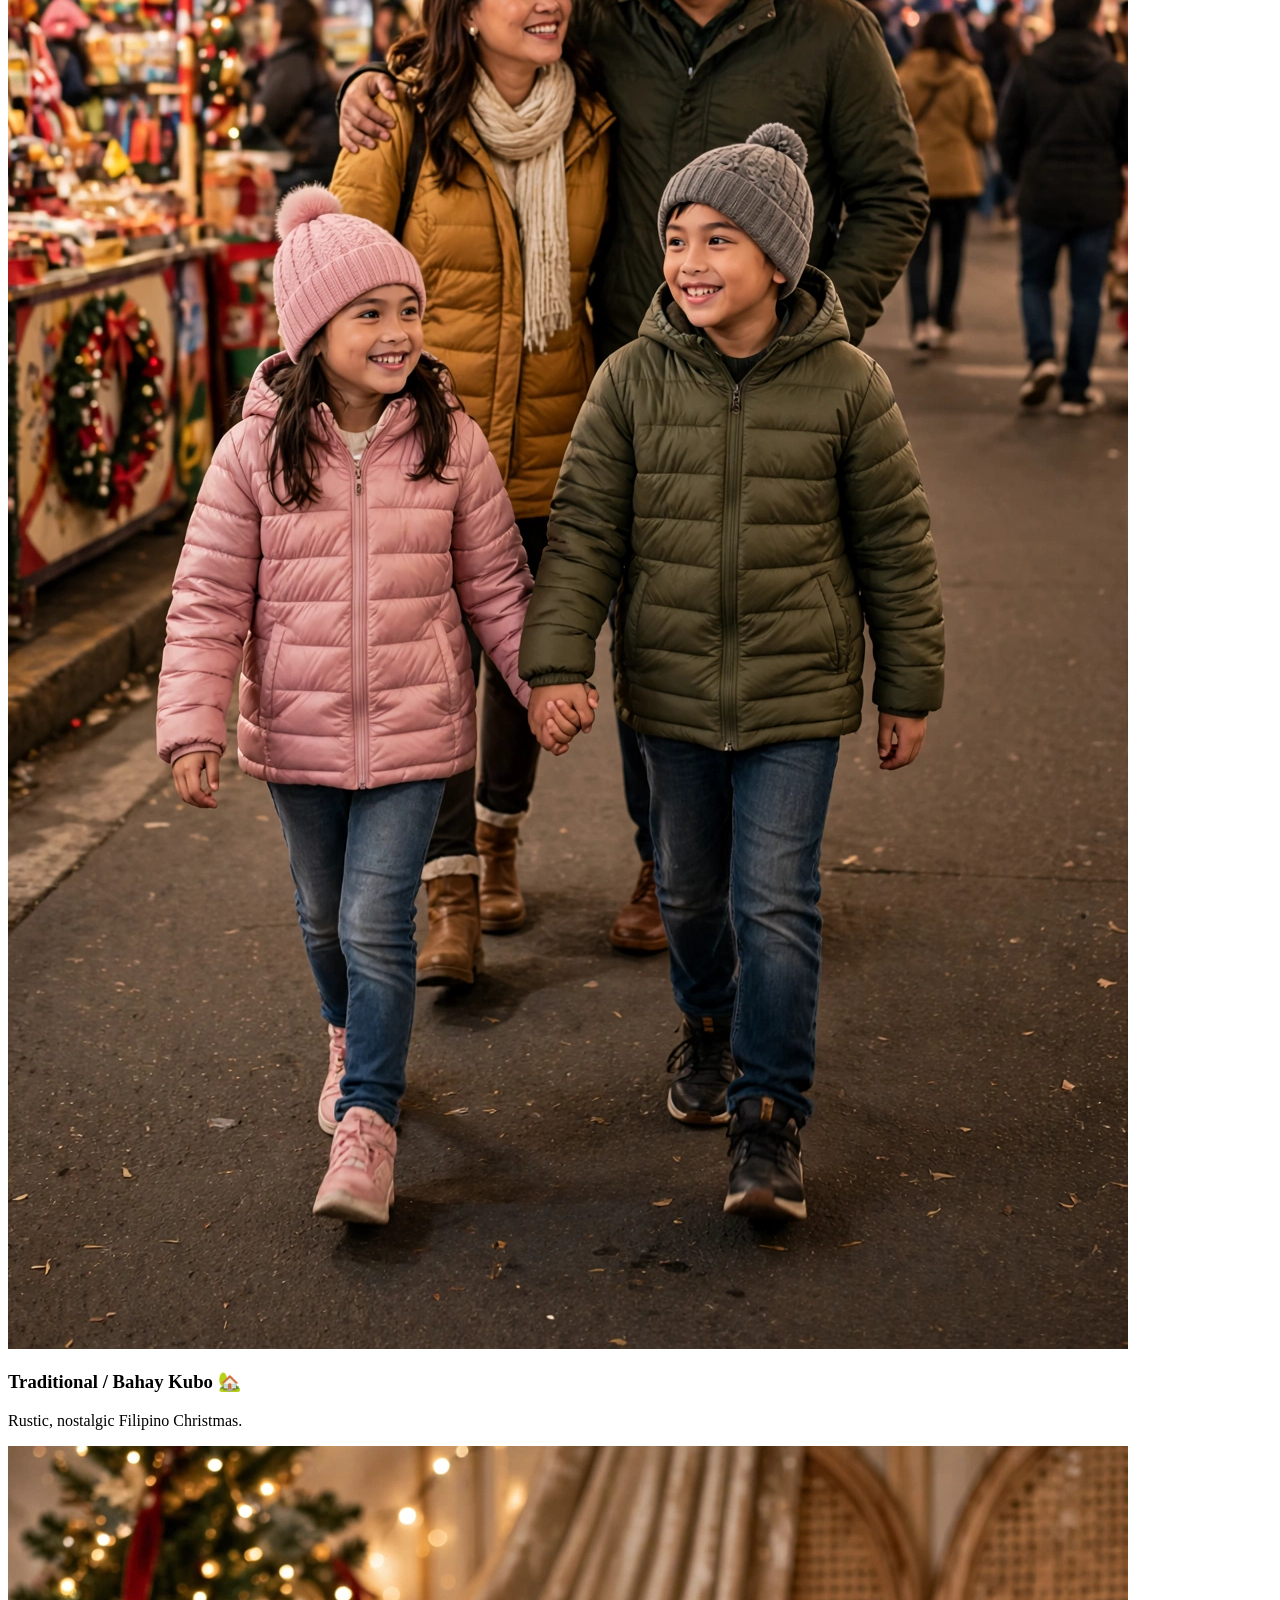
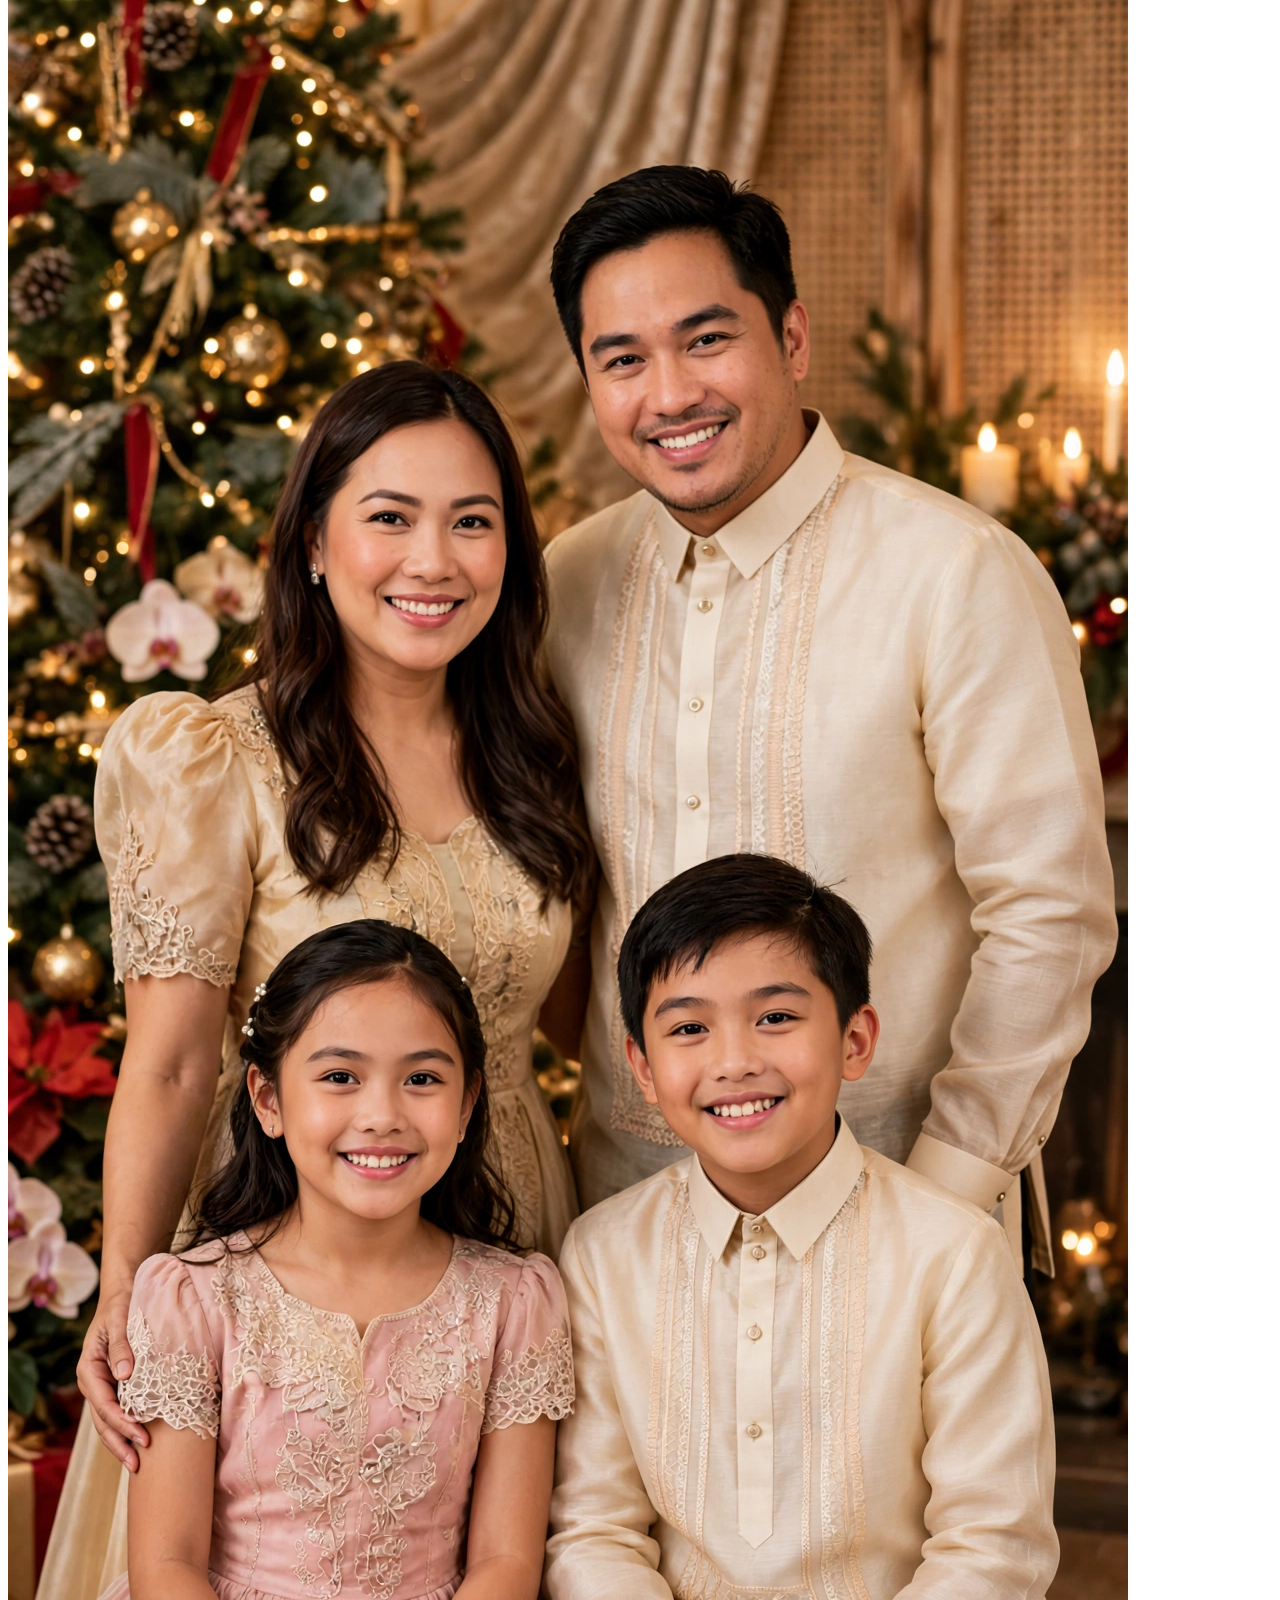
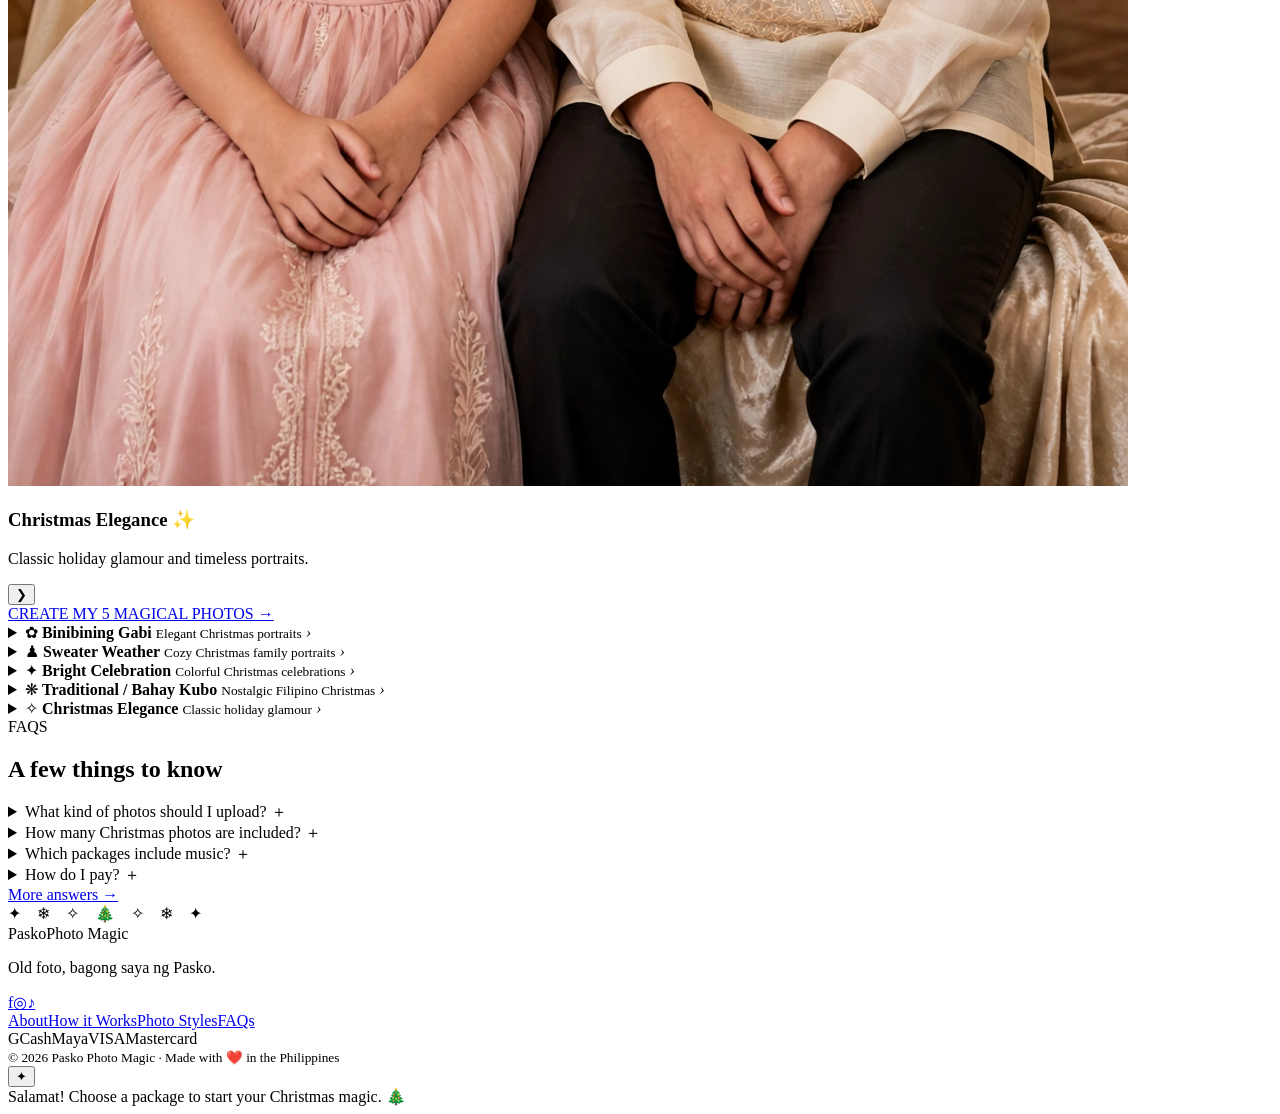
==== commit e131589a: "Add files via upload" ====
--- a/index.html
+++ b/index.html
@@ -1,58 +1,9 @@
-
-<!DOCTYPE html>
-<html lang="en">
-<head>
-  <meta charset="UTF-8">
-  <meta name="viewport" content="width=device-width, initial-scale=1">
-  <meta name="theme-color" content="#edf6ef">
-  <meta name="description" content="Turn your favorite old photo into five magical Christmas portraits with Pasko Photo Magic.">
-
-  <title>Pasko Photo Magic — Old Foto, Magical Xmas!</title>
-
-  <link rel="preconnect" href="https://fonts.googleapis.com">
-  <link rel="preconnect" href="https://fonts.gstatic.com" crossorigin>
-
-  <link href="https://fonts.googleapis.com/css2?family=DM+Sans:wght@400;500;600;700;800&family=Playfair+Display:wght@500;600;700;800&family=Great+Vibes&display=swap" rel="stylesheet">
-
-  <link rel="stylesheet" href="styles.css">
-</head>
-
-<body>
-
-<!-- HEADER -->
-<header class="site-header">
-  <a class="brand" href="#top">
-    <span class="brand-script">Pasko</span>
-    <span>Photo Magic</span>
-  </a>
-
-  <nav class="desktop-nav">
-    <a href="#pricing">Packages</a>
-    <a href="#how">How it works</a>
-    <a href="#styles">Photo styles</a>
-    <a href="#faq">FAQs</a>
-  </nav>
-
-  <div class="header-actions">
-    <button class="icon-btn" id="menuToggle"
-      aria-label="Open menu" aria-expanded="false">
-      <span></span><span></span><span></span>
-    </button>
-
-    <a class="btn btn-red btn-small" href="#pricing">
-      Create ✦
-    </a>
-  </div>
+<!DOCTYPE html><html lang="en"><head><meta charset="UTF-8"><meta name="viewport" content="width=device-width, initial-scale=1"><meta name="theme-color" content="#edf6ef"><title>Pasko Photo Magic — Old Foto, Magical Xmas!</title><link rel="preconnect" href="https://fonts.googleapis.com"><link rel="preconnect" href="https://fonts.gstatic.com" crossorigin><link href="https://fonts.googleapis.com/css2?family=DM+Sans:wght@400;500;600;700;800&family=Playfair+Display:wght@500;600;700;800&family=Great+Vibes&display=swap" rel="stylesheet"><link rel="stylesheet" href="styles.css"></head><body><header class="site-header">
+  <a class="brand" href="index.html"><span class="brand-script">Pasko</span><span>Photo Magic</span></a>
+  <nav class="desktop-nav"><a href="index.html#pricing">Packages</a><a href="index.html#how">How it works</a><a href="index.html#styles">Photo styles</a><a href="index.html#faq">FAQs</a></nav>
+  <div class="header-actions"><button class="icon-btn" id="menuToggle" aria-label="Open menu" aria-expanded="false"><span></span><span></span><span></span></button><a class="btn btn-red btn-small" href="checkout.html">Create ✦</a></div>
 </header>
-
-<nav class="mobile-menu" id="mobileMenu">
-  <a href="#pricing">Packages</a>
-  <a href="#how">How it works</a>
-  <a href="#styles">Photo styles</a>
-  <a href="#faq">FAQs</a>
-</nav>
-
-<main id="top">
+<nav class="mobile-menu" id="mobileMenu"><a href="index.html#pricing">Packages</a><a href="index.html#how">How it works</a><a href="index.html#styles">Photo styles</a><a href="index.html#faq">FAQs</a></nav><main id="top">
 
   <!-- HERO -->
   <section class="hero wrap">
@@ -64,7 +15,7 @@
 
     <div class="hero-cta">
       <p>Make this Christmas extra magical</p>
-      <a class="btn btn-red" href="#pricing">
+      <a class="btn btn-red" href="checkout.html">
         ✦ Try Your Magic →
       </a>
     </div>
@@ -111,7 +62,7 @@
             alt="Christmas photo samples">
         </div>
 
-        <a class="btn btn-red full" href="#create">
+        <a class="btn btn-red full" href="checkout.html?plan=99">
           Get Started →
         </a>
       </article>
@@ -135,7 +86,7 @@
             alt="Christmas photo samples">
         </div>
 
-        <a class="btn btn-green full" href="#create">
+        <a class="btn btn-green full" href="checkout.html?plan=149">
           Get Started →
         </a>
       </article>
@@ -235,7 +186,7 @@
 
     <div class="slide-dots" aria-label="Choose a template"></div>
 
-    <a href="#pricing" class="btn btn-red styles-cta">
+    <a href="checkout.html" class="btn btn-red styles-cta">
       CREATE MY 5 MAGICAL PHOTOS →
     </a>
 
@@ -349,67 +300,11 @@
 
     </div>
 
-    <a class="more-link" href="#pricing">
+    <a class="more-link" href="checkout.html">
       More answers →
     </a>
 
   </section>
 
-</main>
-
-<!-- FOOTER -->
-<footer class="site-footer" id="create">
-
-  <div class="footer-lights">
-    ✦　❄　✧　🎄　✧　❄　✦
-  </div>
-
-  <div class="footer-inner wrap">
-
-    <div class="footer-brand">
-      <span class="brand-script">Pasko</span>
-      <span>Photo Magic</span>
-    </div>
-
-    <p>Old foto, bagong saya ng Pasko.</p>
-
-    <div class="socials">
-      <a href="#" aria-label="Facebook">f</a>
-      <a href="#" aria-label="Instagram">◎</a>
-      <a href="#" aria-label="TikTok">♪</a>
-    </div>
-
-    <div class="footer-links">
-      <a href="#top">About</a>
-      <a href="#how">How it Works</a>
-      <a href="#styles">Photo Styles</a>
-      <a href="#faq">FAQs</a>
-    </div>
-
-    <div class="payments">
-      <span>GCash</span>
-      <span>Maya</span>
-      <span>VISA</span>
-      <span>Mastercard</span>
-    </div>
-
-    <small>
-      © 2026 Pasko Photo Magic · Made with ❤️ in the Philippines
-    </small>
-
-  </div>
-</footer>
-
-<!-- HELP BUTTON -->
-<button class="help-button" id="helpButton" aria-label="Help">
-  ✦
-</button>
-
-<div class="toast" id="toast" role="status" aria-live="polite">
-  Salamat! Choose a package to start your Christmas magic. 🎄
-</div>
-
-<script src="script.js"></script>
-
-</body>
-</html>
+</main><footer class="site-footer" id="footer"><div class="footer-lights">✦　❄　✧　🎄　✧　❄　✦</div><div class="footer-inner wrap"><div class="footer-brand"><span class="brand-script">Pasko</span><span>Photo Magic</span></div><p>Old foto, bagong saya ng Pasko.</p><div class="socials"><a href="#" aria-label="Facebook">f</a><a href="#" aria-label="Instagram">◎</a><a href="#" aria-label="TikTok">♪</a></div><div class="footer-links"><a href="index.html">About</a><a href="index.html#how">How it Works</a><a href="index.html#styles">Photo Styles</a><a href="index.html#faq">FAQs</a></div><div class="payments"><span>GCash</span><span>Maya</span><span>VISA</span><span>Mastercard</span></div><small>© 2026 Pasko Photo Magic · Made with ❤️ in the Philippines</small></div></footer>
+<button class="help-button" id="helpButton" aria-label="Help">✦</button><div class="toast" id="toast" role="status" aria-live="polite">Salamat! Choose a package to start your Christmas magic. 🎄</div><script src="script.js"></script></body></html>
